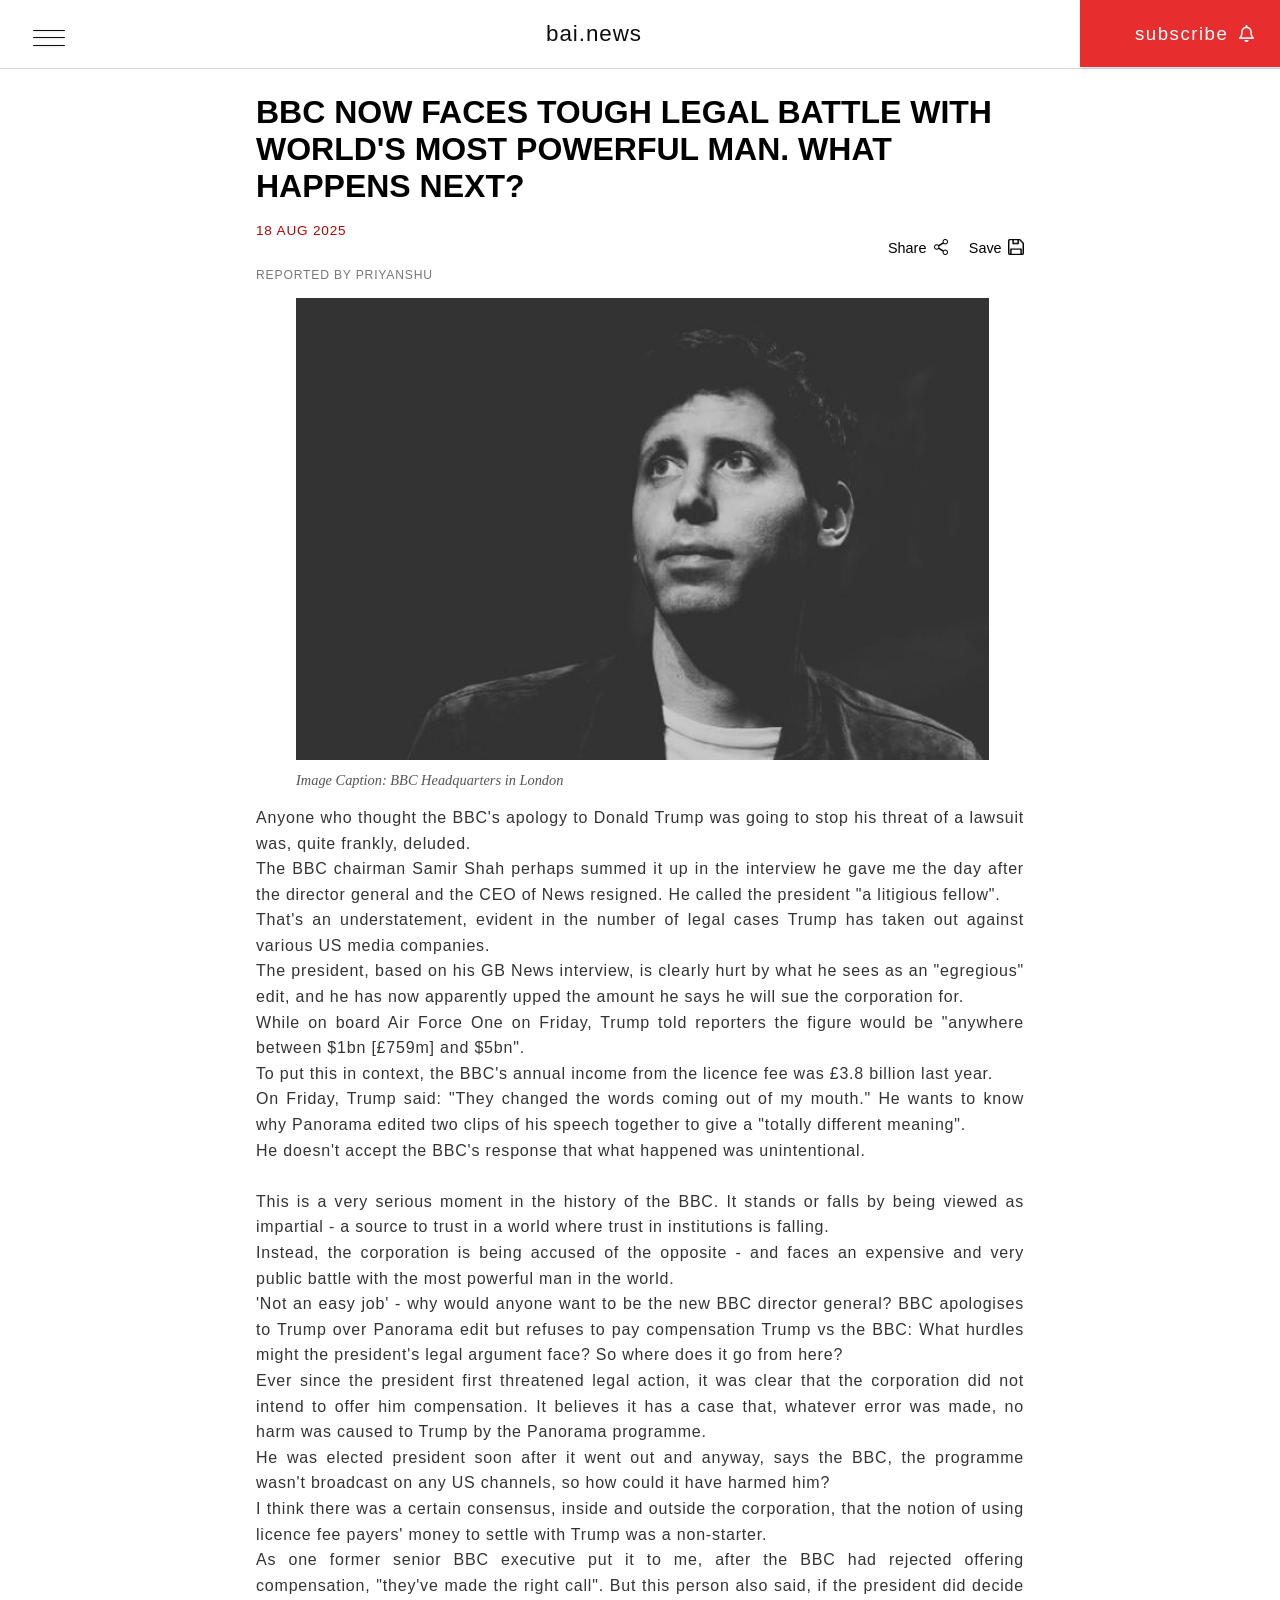
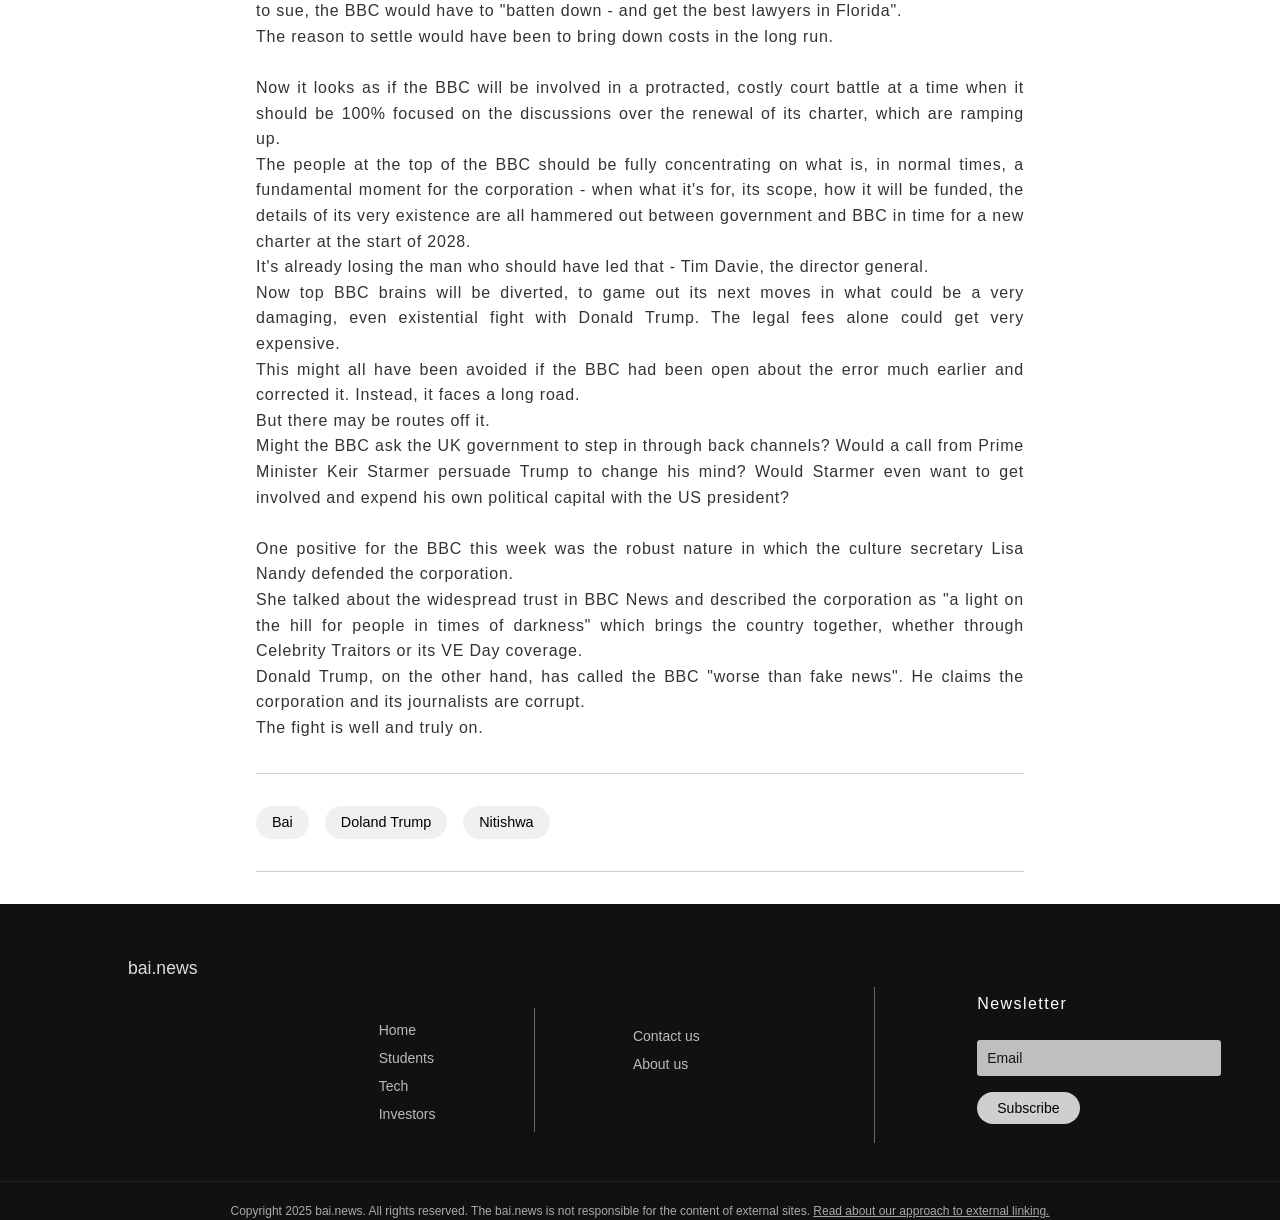
==== article.html @ f48b642a "filter icon improved and new ui for article page and footer improved" ====
<!DOCTYPE html>
<html lang="en">
<head>
    <meta charset="UTF-8">
    <meta name="viewport" content="width=device-width, initial-scale=1.0">
    <title>BAI ARTICLES PAGES DEMO</title>
    <link rel="stylesheet" href="style.css">
    <link rel="stylesheet" href="article.css">
</head>
<body>
        <!-- HEADER AND NAVIGATION BAR -->

    <header id="header">

        <!-- SIDE BAR -->
        <div class="main_box">
            <input type="checkbox" id="check" />

            <!-- label - the checkbox —-->
            <label for="check" class="btn_toggle">
                <div class="background1">
                    <div class="menu__icon" aria-hidden="true">
                        <span></span>
                        <span></span>
                        <span></span>
                    </div>
                </div>
            </label>

            <!-- Sidebar -->
            <div class="sidebar">
                <hr class="hr1">
                <a href="index.html" class="menu-item">
                    <img src="./assets/home.png" alt="img" class="icon4">
                    <span class="label">home</span>
                </a>
                <hr>
                <a href="Students.html" class="menu-item">
                    <img src="./assets/Student Icon.png" alt="img" class="icon4">
                    <span class="label">students</span>
                </a>
                <hr>
                <a href="#" class="menu-item">
                    <img src="./assets/Tech Icons.png" alt="img" class="icon4">
                    <span class="label">artificial intelligence</span>
                </a>
            </div>
        </div>

        <!-- END OF SIDE BAR -->

        <!-- LOGO -->
        <a href="index.html" class="LOGO">bai.news</a>
        <!-- BELL ICON AND SUBSCRIBE BUTTON -->
        <a href="subscribe.html">
            <button class="noselect"><span class="text">subscribe</span>

                <span class="icon"> <svg viewBox="0 0 448 512" class="bell">
                        <path
                            d="M224 0c-17.7 0-32 14.3-32 32V49.9C119.5 61.4 64 124.2 64 200v33.4c0 45.4-15.5 89.5-43.8 124.9L5.3 377c-5.8 7.2-6.9 17.1-2.9 25.4S14.8 416 24 416H424c9.2 0 17.6-5.3 21.6-13.6s2.9-18.2-2.9-25.4l-14.9-18.6C399.5 322.9 384 278.8 384 233.4V200c0-75.8-55.5-138.6-128-150.1V32c0-17.7-14.3-32-32-32zm0 96h8c57.4 0 104 46.6 104 104v33.4c0 47.9 13.9 94.6 39.7 134.6H72.3C98.1 328 112 281.3 112 233.4V200c0-57.4 46.6-104 104-104h8zm64 352H224 160c0 17 6.7 33.3 18.7 45.3s28.3 18.7 45.3 18.7s33.3-6.7 45.3-18.7s18.7-28.3 18.7-45.3z">
                        </path>
                    </svg></span></button>
        </a>

    </header>






    <!-- ARTICLE CONTENT -->
     <section class="main">
        <h1>BBC NOW FACES TOUGH LEGAL BATTLE WITH WORLD'S MOST POWERFUL MAN. WHAT HAPPENS NEXT?</h1>
        <br>
        <div>
            <p class="date">18 AUG 2025</p>
            <!-- share & bookmark -->
            <div class="article-actions">
                <a href="">Share<img src="./assets/share icon.png"  class="s-icon"></a>
                <a href="">Save<img src="./assets/save icon.png" class="s-icon"></a>
            </div>
        </div>
        <p class="author">REPORTED BY PRIYANSHU</p>
        <figure>
            <img src="./assets/img1.jpg" alt="Article Image"><br>
            <figcaption><em>Image Caption: BBC Headquarters in London</em></figcaption>
        </figure>
        <p>
            Anyone who thought the BBC's apology to Donald Trump was going to stop his threat of a lawsuit was, quite frankly, deluded.
            <br>
            The BBC chairman Samir Shah perhaps summed it up in the interview he gave me the day after the director general and the CEO of News resigned. He called the president "a litigious fellow".
            <br>
            That's an understatement, evident in the number of legal cases Trump has taken out against various US media companies.
            <br>
            The president, based on his GB News interview, is clearly hurt by what he sees as an "egregious" edit, and he has now apparently upped the amount he says he will sue the corporation for.
            <br>
            While on board Air Force One on Friday, Trump told reporters the figure would be "anywhere between $1bn [£759m] and $5bn".
            <br>
            To put this in context, the BBC's annual income from the licence fee was £3.8 billion last year.
            <br>
            On Friday, Trump said: "They changed the words coming out of my mouth." He wants to know why Panorama edited two clips of his speech together to give a "totally different meaning".
            <br>
            He doesn't accept the BBC's response that what happened was unintentional.
            <br><br>
            This is a very serious moment in the history of the BBC. It stands or falls by being viewed as impartial - a source to trust in a world where trust in institutions is falling.
            <br>
            Instead, the corporation is being accused of the opposite - and faces an expensive and very public battle with the most powerful man in the world.
            <br>
            'Not an easy job' - why would anyone want to be the new BBC director general?
            BBC apologises to Trump over Panorama edit but refuses to pay compensation
            Trump vs the BBC: What hurdles might the president's legal argument face?
            So where does it go from here?
            <br>
            Ever since the president first threatened legal action, it was clear that the corporation did not intend to offer him compensation. It believes it has a case that, whatever error was made, no harm was caused to Trump by the Panorama programme.
            <br>
            He was elected president soon after it went out and anyway, says the BBC, the programme wasn't broadcast on any US channels, so how could it have harmed him?
            <br>
            I think there was a certain consensus, inside and outside the corporation, that the notion of using licence fee payers' money to settle with Trump was a non-starter.
            <br>
            As one former senior BBC executive put it to me, after the BBC had rejected offering compensation, "they've made the right call". But this person also said, if the president did decide to sue, the BBC would have to "batten down - and get the best lawyers in Florida".
            <br>
            The reason to settle would have been to bring down costs in the long run.
            <br><br>
            Now it looks as if the BBC will be involved in a protracted, costly court battle at a time when it should be 100% focused on the discussions over the renewal of its charter, which are ramping up.
            <br>
            The people at the top of the BBC should be fully concentrating on what is, in normal times, a fundamental moment for the corporation - when what it's for, its scope, how it will be funded, the details of its very existence are all hammered out between government and BBC in time for a new charter at the start of 2028.
            <br>
            It's already losing the man who should have led that - Tim Davie, the director general.
            <br>    
            Now top BBC brains will be diverted, to game out its next moves in what could be a very damaging, even existential fight with Donald Trump. The legal fees alone could get very expensive.
            <br>
            This might all have been avoided if the BBC had been open about the error much earlier and corrected it. Instead, it faces a long road.
            <br>
            But there may be routes off it.
            <br>
            Might the BBC ask the UK government to step in through back channels? Would a call from Prime Minister Keir Starmer persuade Trump to change his mind? Would Starmer even want to get involved and expend his own political capital with the US president?
            <br><br>
            One positive for the BBC this week was the robust nature in which the culture secretary Lisa Nandy defended the corporation.
            <br>
            She talked about the widespread trust in BBC News and described the corporation as "a light on the hill for people in times of darkness" which brings the country together, whether through Celebrity Traitors or its VE Day coverage.
            <br>
            Donald Trump, on the other hand, has called the BBC "worse than fake news". He claims the corporation and its journalists are corrupt.
            <br>
            The fight is well and truly on.
        </p>

        <hr class="last-hr">

        <section class="tags">
            <div class="article-tags">
                <a href="img">Bai</a>
            </div>
            <div class="article-tags">
                <a href="img">Doland Trump</a>
            </div>
            <div class="article-tags">
                <a href="img">Nitishwa</a>
            </div>

        </section>

        <hr class="last-hr">

     </section>







    <!--    FOOTER.    -->

    <footer>

        <h2>bai.news</h2>

        <div class="footer-container">



            <!-- Left -->
            <div class="footer-left">

                <ul>
                    <li><a href="#">Home</a></li>
                    <li><a href="Students.html">Students</a></li>
                    <li><a href="#">Tech</a></li>
                    <li><a href="#">Investors</a></li>
                </ul>
            </div>

            <hr class="vertical-line l1">

            <!-- Middle -->
            <div class="footer-middle">
                <ul>
                    <li><a href="#">Contact us</a></li>
                    <li><a href="#">About us</a></li>
                </ul>
            </div>

            <hr class="vertical-line l2">

            <!-- Right -->
            <div class="footer-right">
                <h3>Newsletter</h3>
                <form>
                    <input type="email" class="newsletter-input" placeholder="Email">
                    <br>
                    <button type="submit" class="subscribe-btn">Subscribe</button>
                </form>
            </div>

        </div>

        <!-- Copyright -->
        <div class="footer-bottom">
            Copyright 2025 bai.news. All rights reserved.
            The bai.news is not responsible for the content of external sites.
            <a href="#">Read about our approach to external linking.</a>
        </div>
    </footer>


    <script src="app.js"></script>
</body>
</html>
---- style.css ----
body {
  display: flex;
  justify-content: center;
  align-items: center;
  flex-direction: column;
  margin: 0px;
}

/* This targets all elements and makes the tap highlight
    color completely transparent, effectively removing it. */
* {
  -webkit-tap-highlight-color: transparent;
}

/* FONT FAMILY */
p {
  font-family: "Roboto", sans-serif;
  font-weight: 150;
  letter-spacing: 0.8px;
}

a {
  text-decoration: none;
  color: black;
  font-weight: 300;
  font-family: "Roboto", sans-serif;
}

#header {
  background-color: rgba(255, 255, 255, 0.487);
  opacity: 0.95;
  position: sticky;
  z-index: 2;
  top: 0;
  box-shadow: 0 0 1px 0;
  backdrop-filter: blur(20px);
  width: 100%;
  height: 7.5vh;
  display: flex;
  justify-content: space-between;
  align-items: center;

}

/*.  =============== SIDE-BAR ============================ */

/* HIDE CHECKBOX */
#check {
  display: none;
}

/* Place label/button at top-left */
.btn_toggle {
  position: absolute;
  top: 10px;
  left: 16px;
  cursor: pointer;
  z-index: 1002;
  /* above sidebar */
  display: flex;
  align-items: center;
  justify-content: center;
  width: 65px;
  height: 65px;
  /* margin-top: 0.2rem; */
}

/* background container */
.background1 {
  width: 65px;
  height: 65px;
  display: flex;
  justify-content: center;
  align-items: center;
  margin-top: 0.4rem;
  /* margin-left: 0.4rem; */
}

/* menu icon container (used INSIDE the label) */
.menu__icon {
  width: 32px;
  height: 32px;
  padding: 4px;
  display: inline-block;
}

/* three bars */
.menu__icon span {
  display: block;
  width: 100%;
  height: 0.09rem;
  border-radius: 2px;
  background-color: black;
  /* visible color when closed */
  box-shadow: 0 .5px 2px 0 hsla(0, 0%, 0%, .2);
  transition: background-color .4s;
  position: relative;
}

/* spacing between bars */
.menu__icon span+span {
  margin-top: .375rem;
}

/* initial (unchecked) animation state */
.menu__icon span:nth-child(1) {
  animation: ease .5s menu-icon-top-2 forwards;
}

.menu__icon span:nth-child(2) {
  animation: ease .5s menu-icon-scaled-2 forwards;
}

.menu__icon span:nth-child(3) {
  animation: ease .5s menu-icon-bottom-2 forwards;
}

/* When checkbox is checked -> animate to X */
#check:checked~.btn_toggle .menu__icon span:nth-child(1) {
  animation: ease .5s menu-icon-top forwards;
  background-color: rgb(255, 255, 255);
  width: 80%;

}

#check:checked~.btn_toggle .menu__icon span:nth-child(2) {
  animation: ease .5s menu-icon-scaled forwards;
}

#check:checked~.btn_toggle .menu__icon span:nth-child(3) {
  animation: ease .5s menu-icon-bottom forwards;
  background-color: rgb(255, 255, 255);
  width: 80%;
}

/* When unchecked -> reset animation */
#check:not(:checked)~.btn_toggle .menu__icon span:nth-child(1) {
  animation: ease .5s menu-icon-top-2 forwards;
}

#check:not(:checked)~.btn_toggle .menu__icon span:nth-child(2) {
  animation: ease .5s menu-icon-scaled-2 forwards;
}

#check:not(:checked)~.btn_toggle .menu__icon span:nth-child(3) {
  animation: ease .5s menu-icon-bottom-2 forwards;
}

/* Animations (kept from your original CSS) */
@keyframes menu-icon-top {
  0% {
    top: 0;
    transform: rotate(0);
  }

  50% {
    top: .5rem;
    transform: rotate(0);
  }

  100% {
    top: .5rem;
    transform: rotate(45deg);
  }
}

@keyframes menu-icon-top-2 {
  0% {
    top: .5rem;
    transform: rotate(45deg);
  }

  50% {
    top: .5rem;
    transform: rotate(0);
  }

  100% {
    top: 0;
    transform: rotate(0);
  }
}

@keyframes menu-icon-bottom {
  0% {
    bottom: 0;
    transform: rotate(0);
  }

  50% {
    bottom: .5rem;
    transform: rotate(0);
  }

  100% {
    bottom: .5rem;
    transform: rotate(135deg);
  }
}

@keyframes menu-icon-bottom-2 {
  0% {
    bottom: .5rem;
    transform: rotate(135deg);
  }

  50% {
    bottom: .5rem;
    transform: rotate(0);
  }

  100% {
    bottom: 0;
    transform: rotate(0);
  }
}

@keyframes menu-icon-scaled {
  50% {
    transform: scale(0);
  }

  100% {
    transform: scale(0);
  }
}

@keyframes menu-icon-scaled-2 {
  0% {
    transform: scale(0);
  }

  50% {
    transform: scale(0);
  }

  100% {
    transform: scale(1);
  }
}

/* ----------------------------
    sidebar styles 
   ---------------------------- */

.sidebar {
  background: #111;
  padding: 20px 0;
  display: flex;
  flex-direction: column;
  align-items: center;
  position: fixed;
  left: -17rem;
  height: 95vh;
  width: 4.5rem;
  background-color: rgb(0, 0, 0);
  transition: all 0.2s linear;
  z-index: 1000;
  /* below the toggle button */
  top: 0;
  border-radius: 1rem;
  margin: 0.3rem 0 1vh 0;
}

/* open sidebar */
#check:checked~.sidebar {
  left: 0.5rem;
}

.hr1 {
  border: none;
  border-top: 0.1px solid #6b6666;
  width: 60%;
  margin-bottom: 1rem;
  margin-top: 3.11rem;
}



.menu-item {
  position: relative;
  display: flex;
  align-items: center;
  margin: 20px 0;
  color: white;
  text-decoration: none;
}

.icon4 {
  width: 1.5rem;
  height: 1.5rem;
  margin-bottom: 0.1rem;
}

/* Hide labels initially */
.label {
  position: absolute;
  left: 60px;
  /* position text to the right */
  opacity: 0;
  transform: translateX(-10px);
  transition: all 0.3s ease;
  color: black;
  /* label color */
  font-family: Arial, sans-serif;
  width: max-content;
}

/* Show label when hovering on menu item */
.icon4:hover+.label {
  opacity: 1;
  transform: translateX(0);
}

.menu-item+hr {
  display: none;
}




/* =========----------SIDE-BAR END -----------------------------========*/




/* ==========--------SUBSCRIBE--------============ */

.noselect {
  width: 200px;
  height: 7.4vh;
  cursor: pointer;
  display: flex;
  justify-content: space-between;
  align-items: center;
  background: red;
  border: none;
  box-shadow: 1px 1px 3px rgba(0, 0, 0, 0.15);
  background: #e62222;
  padding-left: 20px;

}

.noselect,
.noselect span {
  transition: 270ms;
}

.noselect .text {
  position: relative;
  transform: translateX(35px);
  color: white;
  font-family: 'Helvetica Neue', Helvetica, Arial, sans-serif;
  font-size: 1.4em;
  font-weight: 200;
  letter-spacing: 1.5px;
}

.noselect .icon {
  position: absolute;
  /* border-left: 1px solid #c41b1b; */
  transform: translateX(110px);
  height: 40px;
  width: 40px;
  display: flex;
  align-items: center;
  justify-content: center;
  margin-left: 16px;
}

.noselect svg {
  width: 15px;
  fill: #eee;
}

.noselect:hover {
  background: #ff3636;
}

.noselect:hover .text {
  color: transparent;
}

.noselect:hover .icon {
  width: 150px;
  border-left: none;
  transform: translateX(0);
}

.noselect:focus {
  outline: none;
}

.noselect:active .icon svg {
  transform: scale(0.8);
}

.noselect:hover .bell {
  animation: bellRing 0.9s both;
}

/* bell ringing animation keyframes*/
@keyframes bellRing {
  0% {
    transform-origin: top;
  }

  15% {
    transform: rotateZ(15deg);
    scale: 1.1;
  }

  30% {
    transform: rotateZ(-15deg);
    scale: 1.15;
  }

  45% {
    transform: rotateZ(8deg);
    scale: 1.2;
  }

  60% {
    transform: rotateZ(-8deg);
    scale: 1.25;
  }

  75% {
    transform: rotateZ(5deg);
    scale: 1.3;
  }

  100% {
    transform-origin: top;
    scale: 1.35;
  }
}

.noselect:active {
  transform: scale(0.9);
}

/* 📱 Responsive for small screens */
@media (max-width: 550px) {
  .noselect {
    width: 50px;
    height: 50px;
    padding: 0 10px;

  }

  .noselect .text {
    display: none;
  }

  .noselect .icon {
    height: 10px;
    width: 10px;
  }

  .noselect svg {
    width: 16px;
  }
}


/* =========== SUBSCRIBE END ===================== */

.LOGO {
  font-size: 1.4em;
  font-family: "Helvetica Neue", Helvetica, Arial, sans-serif;
  font-weight: 300;
  margin-left: 12vh;
  letter-spacing: 0.06rem;
}


/* Default (desktop) styles are already good */

/* Tablets (768px and below) */
@media (max-width: 768px) {
  #header {
    height: 7.5vh;
    padding: 0 10px;
  }

  .LOGO {
    margin-left: 12vh;
    font-size: 1.2em;
  }

  .noselect {
    width: 160px;
    height: 7.5vh;
  }

  .noselect .text {
    font-size: 1.2em;
    transform: translateX(20px);
  }

  .noselect .icon {
    transform: translateX(80px);
  }

  .noselect:hover .icon {
    width: 150px;
    border-left: none;
    transform: translateX(-26px);
  }


  .background1 {
    width: 55px;
    height: 55px;
  }

  .menu__icon {
    width: 28px;
    height: 28px;
  }
}




/* ==========---------- HEADER END -----------================== */


.HOME {
  height: 90vh;
  width: 55%;
  display: flex;
  justify-content: center;
  align-items: center;
  flex-direction: column;
}


.name {
  font-family: "Helvetica Neue", Helvetica, Arial, sans-serif;
  font-size: 3.2em;
  font-weight: 300;
}

#team {
  color: rgb(181, 178, 178);
  margin-top: -35px;
  font-size: 1.15em;
}

.topic {
  font-family: "Roboto", sans-serif;
  font-weight: 200;
  font-size: 1.4em;
}

.main {
  width: 50%;
}

.Line1 {
  position: absolute;
  border: none;
  border-top: 0.5px solid #ccc;
  width: 70vw;
  left: 15vw;
  /* margin: 10px auto; */
}


.Article {
  height: 17em;
  width: 110%;
  display: flex;
  margin-left: -3em;

}

.RIGHT {
  flex-direction: row-reverse;
}

.img {
  height: 220px;
  width: 370px;
  border-radius: 6%;
}

.img2 {
  height: 230px;
}

h3 {
  font-family: "Circular Std", "Montserrat", sans-serif;
}

.date {
  font-family: "Helvetica Neue", Helvetica, Arial, sans-serif;
  color: rgb(188, 3, 3);
  font-weight: 390;
  margin-top: -16px;
  font-size: 85%;
}


.info1 {
  padding: 10px;
  width: inherit;
}

.info2 {
  padding: 10px;
  text-align: right;
  width: inherit;

}


.PAGE {
  height: none;
  width: 100%;
}

/* =========================article responsive=========== */

@media (max-width: 992px) {
  .Article {
    width: 100%;
    margin-left: 0;
    height: auto;
    flex-direction: column;
    align-items: center;
    text-align: center;
    gap: 1rem;

  }

  .img {
    width: 300px;
    height: auto;
  }

  .RIGHT {
    flex-direction: column;
  }

  .info1,
  .info2 {
    text-align: center;
    padding: 0 15px;
  }

  .img {
    width: 90%;
    height: auto;
  }

}

@media (max-width: 768px) {
  .Article {
    width: 100%;
    margin-left: 0;
    height: auto;
    flex-direction: column;
    align-items: center;
    text-align: center;
    gap: 1rem;

  }

  .img {
    width: 300px;
    height: auto;
  }

  .RIGHT {
    flex-direction: column;
  }

  .info1,
  .info2 {
    text-align: center;
    padding: 0 15px;
  }

  .img {
    width: 90%;
    height: auto;
  }

}

@media(max-width: 1450px) and (min-width: 993px) {
  .main {
    width: 60%;
    margin: auto;
  }
}

@media(max-width: 1150px) and (min-width: 992px) {
  .main {
    width: 70%;
    margin: auto;
  }
}

/* =========================article responsive END=========== */

.line-with-text {
  display: flex;
  align-items: center;
  text-align: center;
  color: red;
  font-size: 1.2rem;
}

.line-with-text::before,
.line-with-text::after {
  content: "";
  flex: 1;
  border-bottom: 1px solid #ccc;
  /* line color */
  margin: 0 1rem;
  /* space between text and lines */
}

.line2 {
  width: 60%;
  margin: auto;
}

.line3 {
  width: 40%;
  margin: auto;
  margin-bottom: 20px;
  border: none;
  border-top: 1.4px solid #ccc;
}

.link1 {
  text-decoration: none;
  color: rgb(223, 8, 8);
  font-weight: 300;
  font-family: "Roboto", sans-serif;
}



/*=================== TIMELINE CSS from style1.css ================== */

.timeline {
  display: flex;
  flex-direction: column;
  position: relative;
  margin: 2rem 0;
  padding-left: 8rem;
  /* space for time column */
}

.timeline::before {
  content: "";
  position: absolute;
  left: 8rem;
  /* line position between time and content */
  top: 0;
  bottom: 0;
  width: 1px;
  background: #ccc;
  /* line color */
}

.timeline-item {
  display: flex;
  /* margin-bottom: 2rem; */
  position: relative;
}

.time {
  position: absolute;
  left: -8rem;
  /* place on left side */
  width: 6rem;
  height: 100%;
  text-align: center;
  font-weight: 400;
  font-size: 1.3rem;
  color: #333;
  margin-top: 1rem;
  align-items: center;
}

.news-card {
  max-width: 600px;
}

.news-card h3 {
  margin: 0 0 0.5rem;
  font-size: 1.2rem;
  font-weight: 350;
}

.news-card p {
  margin: 0.3rem 0;
  color: #555;
  font-size: 0.9rem;
  line-height: 1.4;
  letter-spacing: 0.5px;
}

/* hover news style======= */
.news-card {
  /* border-bottom: 1px solid #ddd; */
  padding: 1rem 0;
  padding-left: 80px;
  cursor: pointer;
  transition: background-color 0.3s;
  /* background-color: yellowgreen; */
}


.details {
  max-height: 0;
  /* hidden initially */
  overflow: hidden;
  /* hide content */
  opacity: 0;
  /* invisible */
  transition: max-height 0.4s ease-in-out, opacity 0.4s ease-in-out;
  /* 2. Add scrollbar only when content overflows vertically */
  overflow-y: auto;
  /* --- Add this to hide the scrollbar --- */
  -ms-overflow-style: none;
  /* IE and Edge */
  scrollbar-width: none;
  /* Firefox */
}

.scrollable-box::-webkit-scrollbar {
  display: none;
  /* Chrome, Safari, and Opera */
}

.news-card:hover .details {
  max-height: 200px;
  /* enough to show the content */
  opacity: 1;
}

.news-card:hover {
  border-left: 1.5px solid black;
}

/* =============---------Highlights START---------=========== */

.highlights {
  display: grid;
  grid-template-columns: 1fr 1fr;
  /* Two columns on large screens */
  gap: 3rem;
  margin: auto;
  margin-top: 3rem;
  font-family: Arial, sans-serif;
  background: #fff;
  margin: 2rem;
  line-height: 1.6;
}

.right {
  margin-top: 5%;
}

.column h1 {
  font-size: 1.8rem;
  font-weight: 900;
  margin: 2rem 0 3rem;
  font-family: Arial, Helvetica, sans-serif;
  letter-spacing: -1px;
}

.column .item {
  margin-bottom: 1rem;
}

.column .item h2 {
  font-size: 1rem;
  font-weight: 800;
  text-transform: uppercase;
  margin-bottom: 0.2rem;
}

.column .item p {
  margin: 0;
  font-size: 0.95rem;
}

.date1 {
  color: #d44;
  font-size: 1.1rem;
  margin-bottom: 2rem;
  font-weight: 500;
  margin-top: 9.3px;
}


/* 📱 Responsive for small screens */
@media (max-width: 993px) {
  .highlights {
    grid-template-columns: 1fr;
    /* Stack in one column */
    gap: 0;
  }

  .date1 {
    text-align: left;
    /* Align date to left on small screens */
    margin-top: 1rem;
    display: none;
  }

  .column h1 {
    font-size: 1.5rem;
  }

  .right {
    margin-top: 0%;
  }

  .left {
    margin-bottom: 0%;
  }
}

/* ===========-------Highlights END-------=========== */



/* ==========------- FOOTER START -------============ */

footer {
  background: #000;
  padding: 40px 0 0;
  margin: 0;
  font-family: Arial, sans-serif;
  background-color: #111;
  color: #fff;
  width: 100%;
  min-height: 15rem;
}

footer h2 {
  margin-left: 8rem;
  font-size: 1.1rem;
  font-weight: 100;
  opacity: 0.85;
  margin-bottom: 2rem;
}

.footer-container {
  display: flex;
  justify-content: space-around;
  flex-wrap: wrap;
  border-bottom: 1px solid #222;
  padding-bottom: 3rem;
  max-width: 1400px;
  margin: 0 auto;
}

/* Left section */
.footer-left {
  margin-left: 12rem;
}

.footer-left ul {
  list-style: none;
  padding: 0;
  margin: 0;
}

.footer-left ul li {
  margin: 10px 0;
}

.footer-left ul li a {
  color: #bbb;
  text-decoration: none;
  font-size: 14px;
  transition: color 0.3s ease;
}

.footer-left ul li a:hover {
  color: #fff;
}

/* Middle section */
.footer-middle ul {
  list-style: none;
  padding: 0;
  margin: 1rem 0 0 20rem;
  position: relative;
  left: -14rem;
}

.footer-middle ul li {
  margin: 10px 0;
}

.footer-middle ul li a {
  color: #bbb;
  text-decoration: none;
  font-size: 14px;
  transition: color 0.3s ease;
}

.footer-middle ul li a:hover {
  color: #fff;
}

/* Vertical lines */
.vertical-line {
  border: none;
  border-left: 1px solid #6b6666;
  height: 4rem;
  width: 1rem;
  padding: 40px 20px 20px;
  position: absolute;
  left: 23vw;
  z-index: 11;
  margin-top: -0.2rem;
  margin-left: 15rem;
}

.l2 {
  height: 6rem;
  left: 49.5vw;
  margin-top: -1.5rem;
}

/* Right section (newsletter) */
.footer-right h3 {
  margin: -1rem 0 1.7rem 0;
  font-size: 16px;
  font-weight: 500;
  letter-spacing: 0.09rem;
}

.newsletter-input {
  width: 14rem;
  padding: 10px;
  border: none;
  margin-bottom: 1rem;
  background: #c1bebe;
  color: #302e2e;
  border-radius: 3px;
  font-size: 14px;
}

.newsletter-input::placeholder {
  color: #161616;
}

.subscribe-btn {
  padding: 8px 20px;
  border: none;
  background: #fff;
  color: #000;
  border-radius: 20px;
  cursor: pointer;
  font-size: 14px;
  opacity: 0.8;
  transition: all 0.3s ease;
}

.subscribe-btn:hover {
  background: red;
  color: #fff;
}

/* Copyright */
.footer-bottom {
  text-align: center;
  margin-top: 20px;
  font-size: 12px;
  color: #aaa;
  line-height: 1.5;
  padding: 0 20px;
}

.footer-bottom a {
  color: #aaa;
  text-decoration: underline;
}

.footer-bottom a:hover {
  color: #fff;
}

/* ==========------- RESPONSIVE MEDIA QUERIES -------============ */

/* Large Desktop (1400px and above) - Already handled */

/* Desktop/Laptop (1024px - 1399px) */
@media (max-width: 1399px) {
  /* footer h2 {
    margin-left: 4rem;
  } */

  .footer-left {
    margin-left: 20rem;
  }

  .footer-middle ul {
    margin-left: 15rem;
    left: -10rem;
  }

  /* .vertical-line {
    left: 28rem;
    margin-left: 10rem;
  } */

  /* .l2 {
    left: 58rem;
  } */
}

/* Tablet Landscape (992px - 1023px) */
/* @media (max-width: 1023px) {
  footer h2 {
    margin-left: 2rem;
  }

  .footer-left {
    margin-left: 10rem;
  }

  .footer-middle ul {
    margin-left: 8rem;
    left: -5rem;
  }

  .vertical-line {
    left: 20rem;
    margin-left: 5rem;
  }

  .l2 {
    left: 45rem;
  }

  .newsletter-input {
    width: 12rem;
  }
} */

 @media (max-width: 1023px) {
  .vertical-line {
    left: 22vw;
  }
  .l2 {
    left: 48vw;
  }
    }

/* Tablet Portrait (768px - 991px) */
@media (max-width: 991px) {
  footer {
    min-height: auto;
  }

  footer h2 {
    /* margin-left: 0;
    text-align: l; */
    margin-bottom: 2rem;
  }

  .footer-container {
    flex-direction: column;
    align-items: center;
    gap: 2rem;
    padding-bottom: 2rem;
  }

  .footer-left,
  .footer-middle {
    margin: 0;
    text-align: center;
  }

  .footer-left ul,
  .footer-middle ul {
    margin: 0;
    left: 0;
  }

  .vertical-line {
    display: none;
  }

  .footer-right {
    text-align: center;
  }

  .footer-right h3 {
    margin-top: 0;
  }

  .newsletter-input {
    width: 100%;
    max-width: 300px;
  }
}

/* Mobile Landscape (576px - 767px) */
/* @media (max-width: 767px) {

  footer h2 {
    font-size: 1rem;
    margin-bottom: 1.5rem;
  }

  .footer-container {
    gap: 1.5rem;
  }

  .footer-left ul li,
  .footer-middle ul li {
    margin: 8px 0;
  }

  .footer-left ul li a,
  .footer-middle ul li a {
    font-size: 13px;
  }

  .footer-right h3 {
    font-size: 15px;
    margin-bottom: 1.2rem;
  }

  .newsletter-input {
    max-width: 250px;
    padding: 8px;
  }

  .subscribe-btn {
    padding: 7px 18px;
    font-size: 13px;
  }

  .footer-bottom {
    font-size: 11px;
    margin-top: 15px;
  }
} */


/* ==========------- FOOTER END -------============ */



/* --- Search Button and Popup --- */

.search-wrapper {
  position: fixed;
  bottom: 2.4rem;
  right: 3rem;
  z-index: 1001;
}

.search-toggle-btn {
  background-color: #000000;
  color: white;
  border: none;
  border-radius: 50%;
  width: 60px;
  height: 60px;
  display: flex;
  justify-content: center;
  align-items: center;
  cursor: pointer;
  box-shadow: 0 4px 8px rgba(0, 0, 0, 0.2);
  transition: transform 0.3s ease;
}


.search-popup-container {
  position: absolute;
  bottom: 5px;
  right: 70px;
  width: 0;
  height: 50px;
  background-color: rgb(222, 222, 222);
  border-radius: 25px;
  box-shadow: 0 4px 12px rgba(0, 0, 0, 0.15);
  display: flex;
  align-items: center;
  padding: 0;
  opacity: 0;
  visibility: hidden;
  transition: all 0.4s ease;
  overflow: hidden;
}

.search-popup-container.active {
  width: 300px;
  opacity: 1;
  visibility: visible;
  padding: 0 1rem;
}

.search-toggle-btn:active .search-icon {
  animation: spin 3s linear infinite;
}

@keyframes spin {
  from {
    transform: rotate(0deg);
  }

  to {
    transform: rotate(360deg);
  }
}


.search-input {
  width: 100%;
  height: 100%;
  border: none;
  background: transparent;
  font-size: 1rem;
  outline: none;
}

/* --- Filter Icon --- */
.filter-icon1, .filter-icon2 {
  display: none;
  /* Hidden by default */
  width: 1.5rem;
  height: 1.5rem;
  filter: invert(100%);
}

.filter-icon2{
  width: 1.48rem;
  height: 1.48rem;

}

/* --- Filter Tags --- */
.filter-options-container {
  position: absolute;
  bottom: 70px;
  /* Position above the search button */
  right: 0;
  background-color: white;
  border-radius: 8px;
  box-shadow: 0 4px 12px rgba(0, 0, 0, 0.15);
  padding: 10px;
  display: none;
  /* Hidden by default */
  flex-wrap: wrap;
  gap: 8px;
  width: 250px;
}

.filter-options-container.visible {
  display: flex;
  /* Show the container */
}

.filter-tag input[type="checkbox"] {
  display: none;
  /* Hide the actual checkbox */
}

.filter-tag label {
  display: block;
  padding: 6px 12px;
  background-color: #f0f0f0;
  border-radius: 16px;
  cursor: pointer;
  transition: background-color 0.3s;
  user-select: none;
}

.filter-tag input[type="checkbox"]:checked+label {
  background-color: #e62222;
  /* Red color for selected tag */
  color: white;
}

/* ///////////////// */

/* Smooth rotation for the search icon */
.search-icon,
.filter-icon1,
.filter-icon2 {
  transition: transform 0.5s ease, opacity 0.5s ease;
  display: inline-block;
}

/* Rotate out animation for hiding the search icon */
.rotate-out {
  transform: rotate(360deg) scale(0);
  opacity: 0;
}

/* Rotate in animation for showing the filter icon */
.rotate-in {
  transform: rotate(0deg) scale(1);
  opacity: 1;
}



/* ========================== */




/* ======. MEDIA QUERY FOR MOBILE ====== */


@media (max-width: 550px) {

  .link1 {
    font-size: 0.98rem;
  }

  .Line1 {
    width: 100vw;
    left: 0;
  }

  .topic {
    font-size: 0.95rem;
  }

  .HOME {
    height: 93vh;
  }



  p {
    font-weight: 300;
  }

  /* ===== SIDEBAR ========= */

  .sidebar {
    width: 69%;
    border-radius: 0;
    margin: 0;
    align-items: start;
    left: -23.9rem;
    height: 100vh;
  }

  #check:checked~.sidebar {
    left: 0;
  }

  .menu-item {
    padding-left: 15px;
    border: 1px white;
  }

  .hr1 {
    border: none;
    border-top: 0.1px solid #ffffff;
    width: 100%;
    margin-bottom: 1rem;
    margin-top: 1.87rem;
  }

  .label {
    opacity: 1;
    transform: translateX(0px);
    color: white;
  }

  .btn_toggle {
    left: 0;
  }

  .menu-item+hr {
    display: block;
    margin: 0;
    padding: 0;
    z-index: 2000;
    transform: translateX(30px);
    width: 70%;
    opacity: 0.36;
    color: transparent;
  }





  /* ===== HEADER ====== */

  #header {
    height: auto;
    justify-content: space-between;
    width: 100%;
    height: 50px;
    padding: 0;
  }

  .background1 {
    width: 45px;
    height: 45px;
  }

  .menu__icon {
    width: 24px;
    height: 24px;
    margin-top: -30px;
  }


  .LOGO {
    flex: 1 1 100%;
    text-align: center;
    font-size: 1.1em;
    margin: 0;
  }

  .noselect {
    width: 50px;
    height: 50px;
    /* padding-left: 10px; */
  }

  .noselect .text {
    font-size: 1em;
    transform: translateX(10px);
  }

  .noselect .icon {
    transform: translateX(-15px);
    width: 30px;
    height: 30px;
  }

  .noselect:hover .icon {
    width: 150px;
    border-left: none;
    transform: translateX(-75px);
  }






  /* == Search Button and Popup == */
  .search-wrapper {
    bottom: 1rem;
    right: 1.2rem;
  }

  .search-toggle-btn {
    width: 50px;
    height: 50px;
  }

  .search-popup-container {
    bottom: 5px;
    right: 60px;
    height: 43px;
  }

  .filter-options-container {
    bottom: 60px;
    right: 0;
    box-shadow: 0 1px 1px rgba(0, 0, 0, 0.15);
    padding: 8px;
    width: max-content;
  }

  .filter-tag label {
    padding: 3px 7px;
    font-size: 0.85rem;
  }

  .search-popup-container.active {
    min-width: 65vw;
    width: auto;
  }



  /* page width adjustments */
  .main {
    width: 90%;
    overflow-wrap: break-word;
  }


  /* LATEST NEWS PAGE */

  /* news timeline hover */
  .news-card:focus .details {
    max-height: max-content;
    /* enough to show the content */
    opacity: 1;
  }

  .news-card:focus {
    border-left: 1.5px solid black;
  }

  .timeline {
    padding-left: 6.5rem;
  }

  .timeline::before {
    left: 6.5rem;
  }

  .news-card h3 {
    font-size: 1rem;
  }

  .time {
    left: -7rem;
    width: 5rem;
    font-size: 1rem;
  }

  .details em {
    /* gvuyuhi */
    font-size: 0.86rem;
    line-height: 0.1px;
    letter-spacing: 0.1px;
  }

  .info p {
    font-size: 0.9rem;
  }


  /* feature page */
  .img {
    width: 100%;
  }

  figure {
    width: 100%;
    margin: 0;
  }

  .info1,
  .info2 {
    text-align: left;
    margin-top: -25px;
  }

  .news-card {
    padding-left: 20px;
  }

  .line3 {
    margin: 30px 100px;
  }

  .info h3 {
    font-size: 16px;
  }

  .date+p {
    font-size: 0.8rem;
  }

  .date {
    font-size: 0.77rem;
  }

  .img {
    border-radius: 10px;
  }




  /* TOP NEWS PAGE */

  .highlights {
    margin: 1rem;
    gap: 1.5rem;
  }

  .column h1 {
    font-size: 1.3rem;
  }

  .column .item h2 {
    font-size: 0.9rem;

  }

  .column .item p {
    font-size: 0.9rem;
    line-height: 17px;
    letter-spacing: 0.5px;
  }

  .column .item {
    margin-bottom: 0;
  }





  /* ==========  FOOTER ========== */

  footer h2 {
    font-size: 0.95rem;
    margin: 0 2rem 1rem;
    text-align: left;
  }

  .footer-left ul,
  .footer-middle ul {
    padding: 0 10px;
    margin: 0.5rem 1.35rem;
    width: 30%;
  }

  .footer-left ul li,
  .footer-middle ul li {

    margin: 6px 0;
  }

  .footer-left ul li a,
  .footer-middle ul li a {
    font-size: 12px;
  }

  .footer-right h3 {
    font-size: 14px;
    margin-bottom: 1rem;
    text-align: left;
  }

  .newsletter-input {
    max-width: 220px;
    min-width: 10px;
    padding: 8px;
    font-size: 13px;
  }

  .subscribe-btn {
    padding: 6px 10px;
    margin-left: 15px;
    font-size: 12px;
    height: 30px;
  }

  .footer-container {
    gap: 0rem;
    display: grid;
    grid-template-columns: 1fr 1fr;
  }

  .footer-bottom {
    font-size: 10px;
    line-height: 1.6;
  }

  .footer-left,
  .footer-middle {
    /* display: inline; */
    text-align: left;
    margin: 0;
  }

  .footer-right {
    margin: 2rem 0 0 2rem;
    grid-column: 1/ -1;

  }

  form {
    display: flex;
  }


}

/* ======. MEDIA QUERY FOR MOBILE END ====== */





/* Extra Small Mobile (up to 375px) */
@media (max-width: 375px) {
  footer h2 {
    font-size: 0.9rem;
  }

  .footer-left ul li a,
  .footer-middle ul li a {
    font-size: 11px;
  }

  .newsletter-input {
    max-width: 180px;
  }

  .footer-bottom {
    font-size: 9px;
  }
}
---- article.css ----
/* article start */
.main h1 ~ div {
    display: flex;
    justify-content: space-between;
    
  }

  h1 {
    font-size: 2rem;
    margin-bottom: 1rem;
    text-transform: uppercase;
    font-family: "Circular Std", Montserrat, sans-serif;
  }

  .author {
    font-size: 0.76rem;
    color: #777;
    margin-top: 0.5rem;
  }

  figure{
    width: 95%;
  }

  figure img {
    width: inherit;
    height: auto;
    object-fit: fill;
  }
figcaption {
    font-size: 0.9rem;
    color: #555;
    margin-top: 0.5rem;
  }

    .article-actions a {
        margin-left: 1rem;
        text-decoration: none;
        color: #000;
        font-size: 0.9rem;
    }

    .article-actions a img {
        width: 16px;
        height: 16px;
        margin: 0 0 0.3rem 0.4rem;
        vertical-align: middle;
    }

/* Responsive adjustments for smaller screens */
@media (max-width: 768px) {
  .main h1 + div {
    flex-direction: column;
    align-items: flex-start;
  }
}


/* content  */
figure+p {
    margin-top: 1rem;
    line-height: 1.6;
    font-size: 1rem;
    color: #333;
    text-align: justify;
  }

.last-hr {
    border: none;
    border-top: 1px solid #ccc;
    margin: 2rem 0;
  }

  .tags {
    margin-top: 1rem;
    display: flex;
    flex-wrap: wrap;
    gap: 1rem;
  }

  .article-tags {
    background-color: #f0f0f0;
    padding: 0.5rem 1rem;
    border-radius: 20px;
    font-size: 0.9rem;
    text-decoration: none;
    color: #333;
  }
    .article-tags:hover {
        background-color: #e0e0e0;
    }
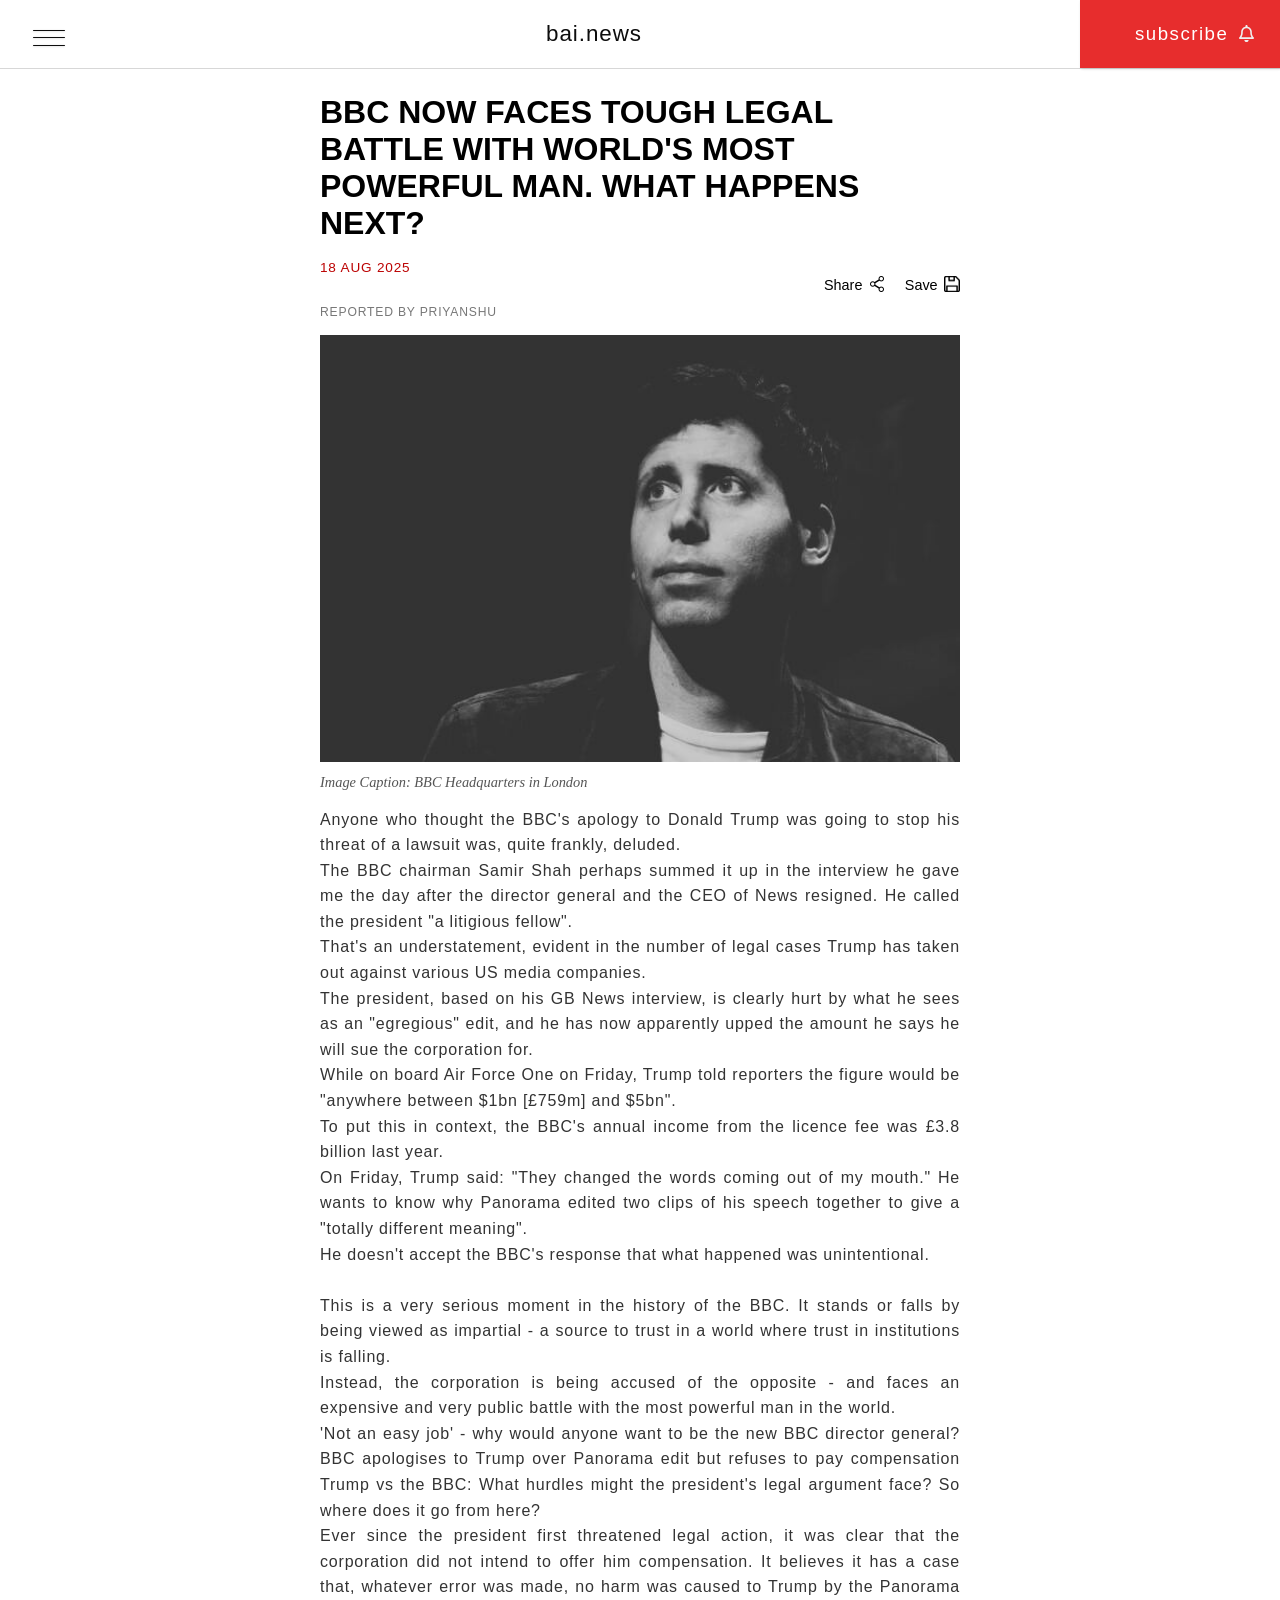
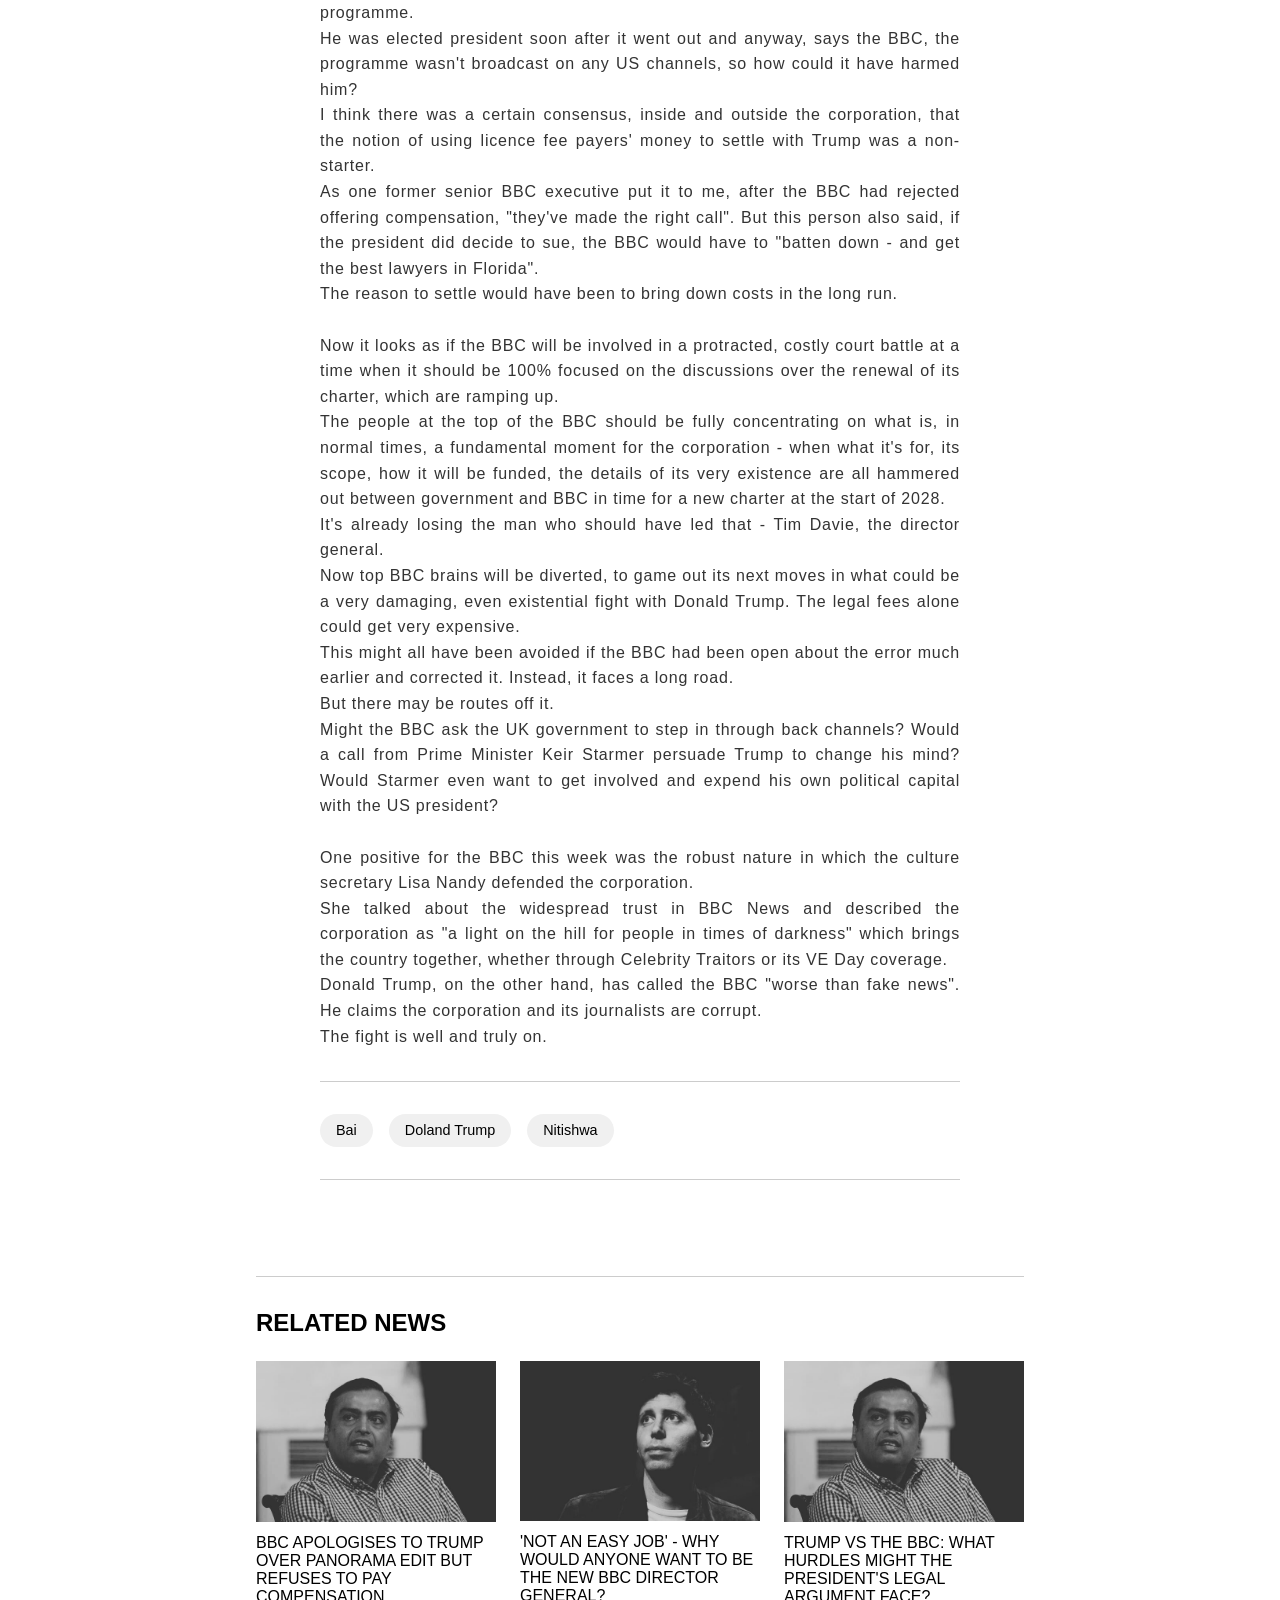
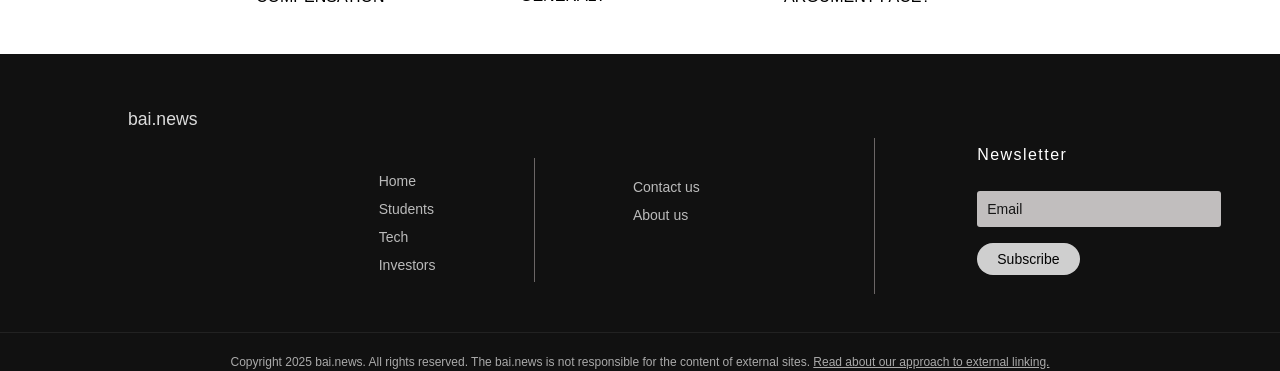
==== commit 5f883875: "article related news creation and home & student page media query bugs fixed" ====
--- a/article.html
+++ b/article.html
@@ -164,6 +164,27 @@
 
      </section>
 
+     <section class="more-news">
+        <hr class="more">
+        <h2>Related News</h2>
+        <div class="related-articles">
+
+            <div>
+                <img src="./assets/img2.jpg" alt="Related Article 1">
+                <h3><a href="#">BBC APOLOGISES TO TRUMP OVER PANORAMA EDIT BUT REFUSES TO PAY COMPENSATION</a></h3>
+            </div>
+
+            <div>
+                <img src="./assets/img1.jpg" alt="Related Article 2">
+                <h3><a href="#">'NOT AN EASY JOB' - WHY WOULD ANYONE WANT TO BE THE NEW BBC DIRECTOR GENERAL?</a></h3>
+            </div>
+
+            <div>
+                <img src="./assets/img2.jpg" alt="Related Article 3">
+                <h3><a href="#">TRUMP VS THE BBC: WHAT HURDLES MIGHT THE PRESIDENT'S LEGAL ARGUMENT FACE?</a></h3>
+            </div>
+     </section>
+
 
 
 
--- a/style.css
+++ b/style.css
@@ -272,7 +272,7 @@
   border-top: 0.1px solid #6b6666;
   width: 60%;
   margin-bottom: 1rem;
-  margin-top: 3.11rem;
+  margin-top: 3.43rem;
 }
 
 
@@ -328,7 +328,7 @@
 
 .noselect {
   width: 200px;
-  height: 7.4vh;
+  height: 7.56vh;
   cursor: pointer;
   display: flex;
   justify-content: space-between;
@@ -481,7 +481,6 @@
 @media (max-width: 768px) {
   #header {
     height: 7.5vh;
-    padding: 0 10px;
   }
 
   .LOGO {
@@ -570,11 +569,10 @@
 
 
 .Article {
-  height: 17em;
-  width: 110%;
+  height: max-content;
+  width: 100%;
   display: flex;
-  margin-left: -3em;
-
+  margin-bottom: 1.3rem;
 }
 
 .RIGHT {
@@ -586,6 +584,8 @@
   width: 370px;
   border-radius: 6%;
 }
+
+
 
 .img2 {
   height: 230px;
@@ -692,14 +692,21 @@
 
 }
 
-@media(max-width: 1450px) and (min-width: 993px) {
+@media(min-width: 993px) {
+  .info{
+    margin: 0 2rem;
+  }
+}
+
+
+@media(max-width: 1210px) and (min-width: 993px) {
   .main {
     width: 60%;
     margin: auto;
   }
 }
 
-@media(max-width: 1150px) and (min-width: 992px) {
+@media(max-width: 993px) and (min-width: 600px) {
   .main {
     width: 70%;
     margin: auto;
--- a/article.css
+++ b/article.css
@@ -20,7 +20,8 @@
   }
 
   figure{
-    width: 95%;
+    width: 100%;
+    margin: 1rem 0
   }
 
   figure img {
@@ -91,3 +92,46 @@
         background-color: #e0e0e0;
     }
 
+/*============= article end ================*/
+
+
+/* ============Related Articles ================*/
+.more{
+    border: none;
+    border-top: 1px solid #ccc;
+    margin: 2rem 0;
+}
+
+.more-news {
+    margin: 2rem 0;
+    width: 60%;
+  }
+
+  .more-news h2 {
+    font-size: 1.5rem;
+    margin-top: 2rem;
+    margin-bottom: 1.5rem;
+    text-transform: uppercase;
+    font-family: "Circular Std", Montserrat, sans-serif;
+  }
+
+  .related-articles {
+    display: grid;
+    grid-template-columns: 1fr 1fr 1fr;
+    gap: 1.5rem;
+  }
+
+  .related-articles div img {
+    width: 100%;
+    height: auto;
+    object-fit: cover;
+  }
+
+  .related-articles div h3 {
+    font-size: 1rem;
+    margin-top: 0.5rem;
+    text-transform: uppercase;
+    font-family: "Circular Std", Montserrat, sans-serif;
+  }
+
+/* ============Related Articles end=============== */
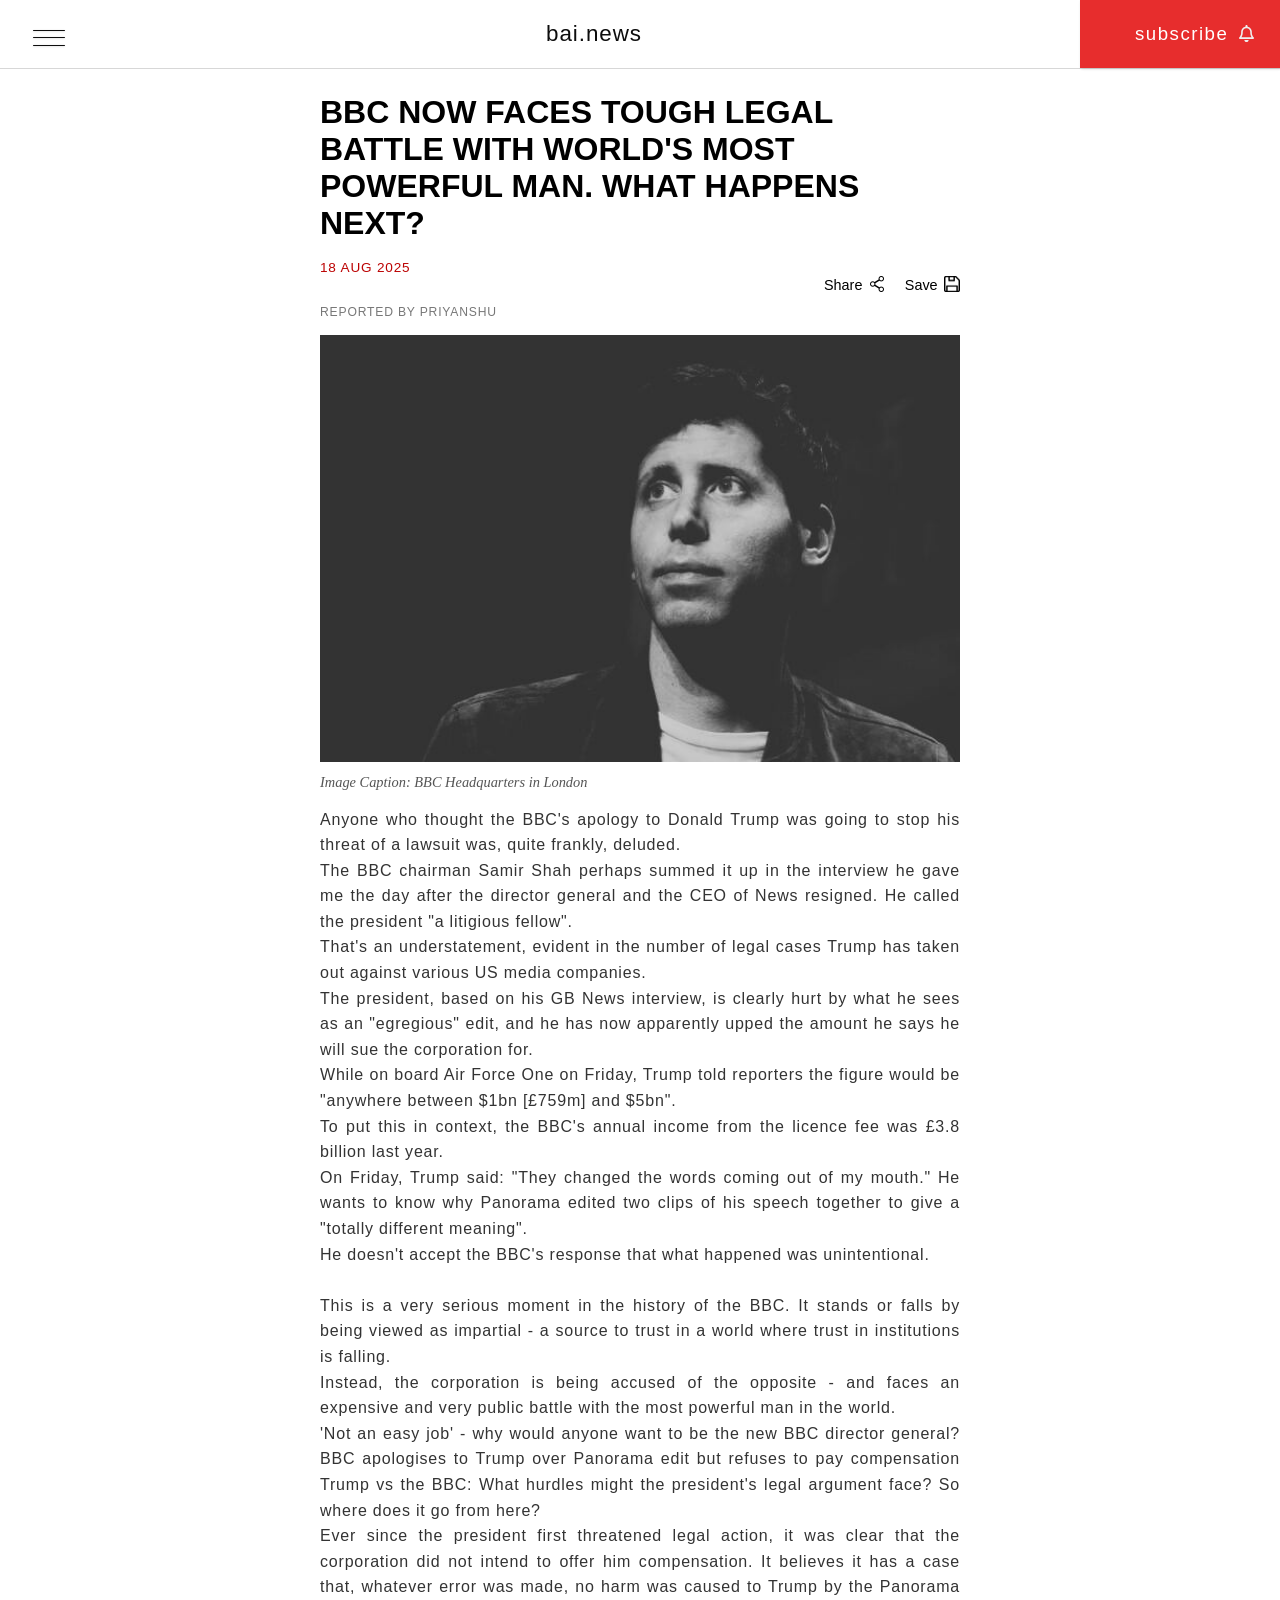
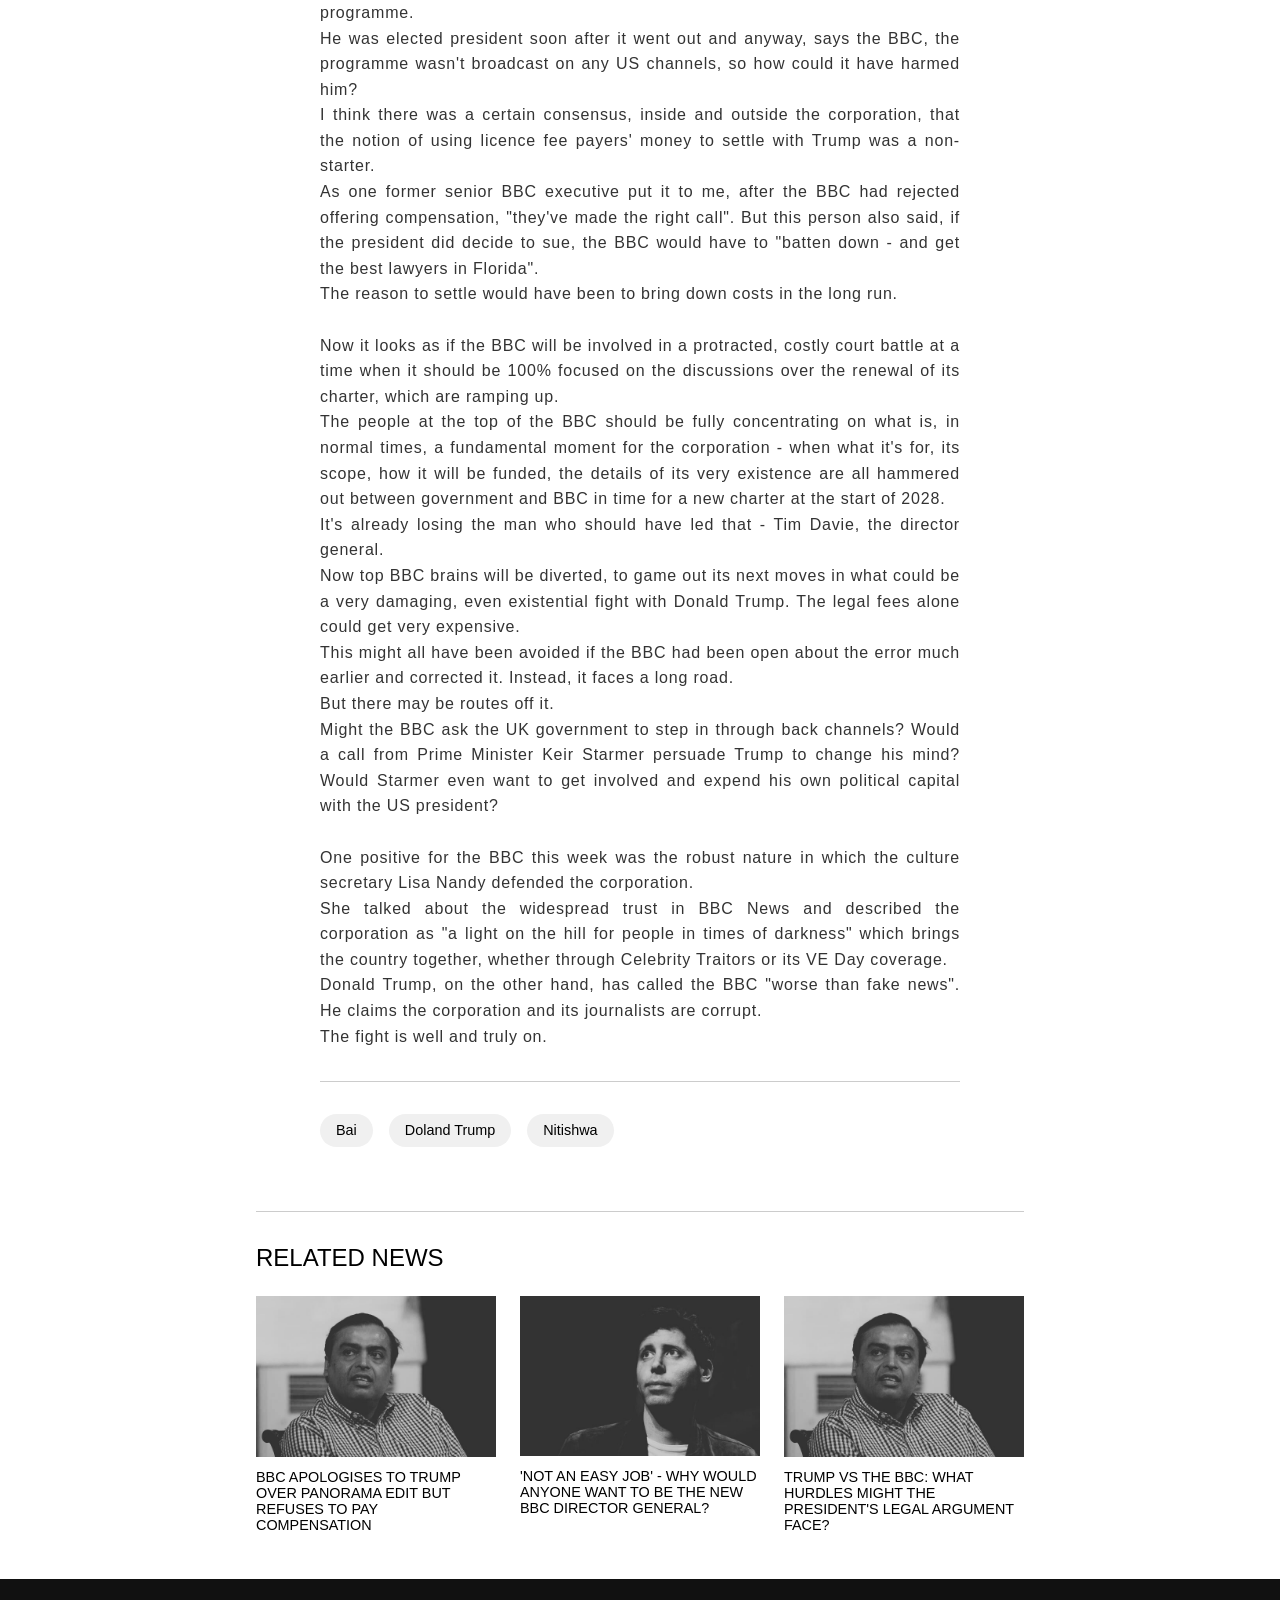
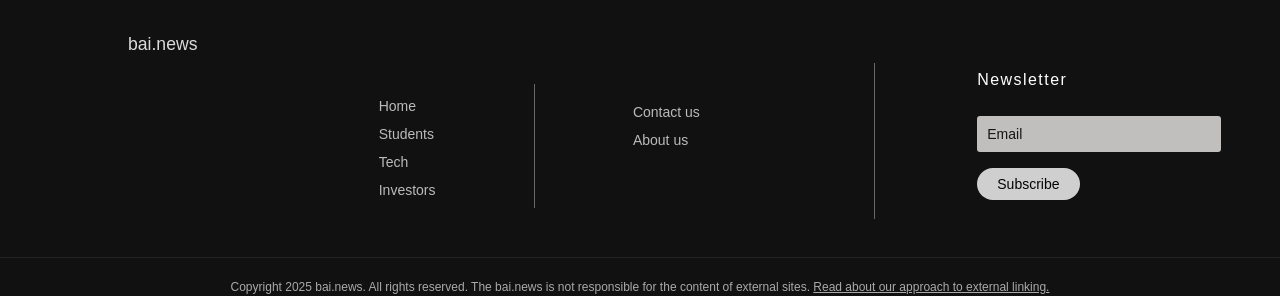
==== commit 166bcae2: "fixed multiple bugs" ====
--- a/article.html
+++ b/article.html
@@ -3,7 +3,7 @@
 <head>
     <meta charset="UTF-8">
     <meta name="viewport" content="width=device-width, initial-scale=1.0">
-    <title>BAI ARTICLES PAGES DEMO</title>
+    <title>BAI ARTICLES PAGE</title>
     <link rel="stylesheet" href="style.css">
     <link rel="stylesheet" href="article.css">
 </head>
@@ -160,7 +160,6 @@
 
         </section>
 
-        <hr class="last-hr">
 
      </section>
 
--- a/style.css
+++ b/style.css
@@ -569,10 +569,11 @@
 
 
 .Article {
-  height: max-content;
-  width: 100%;
+  height: 17em;
+  width: 110%;
   display: flex;
-  margin-bottom: 1.3rem;
+  margin-left: -3em;
+
 }
 
 .RIGHT {
@@ -584,8 +585,6 @@
   width: 370px;
   border-radius: 6%;
 }
-
-
 
 .img2 {
   height: 230px;
@@ -621,7 +620,6 @@
   height: none;
   width: 100%;
 }
-
 /* =========================article responsive=========== */
 
 @media (max-width: 992px) {
@@ -748,9 +746,13 @@
 
 .link1 {
   text-decoration: none;
-  color: rgb(223, 8, 8);
+  color: rgba(205, 69, 69, 0.645);
   font-weight: 300;
   font-family: "Roboto", sans-serif;
+}
+
+.link1:hover {
+  color: rgb(223, 20, 20);
 }
 
 
@@ -907,7 +909,7 @@
   font-size: 1.1rem;
   margin-bottom: 2rem;
   font-weight: 500;
-  margin-top: 9.3px;
+  margin-top: 1.35rem;
 }
 
 
--- a/article.css
+++ b/article.css
@@ -112,7 +112,9 @@
     margin-top: 2rem;
     margin-bottom: 1.5rem;
     text-transform: uppercase;
-    font-family: "Circular Std", Montserrat, sans-serif;
+    font-family: "Roboto", sans-serif;
+      font-weight: 350;
+
   }
 
   .related-articles {
@@ -128,10 +130,10 @@
   }
 
   .related-articles div h3 {
-    font-size: 1rem;
+    font-size: 0.9rem;
     margin-top: 0.5rem;
     text-transform: uppercase;
-    font-family: "Circular Std", Montserrat, sans-serif;
+    font-family: "Helvetica Neue", Helvetica, Arial, sans-serif;
   }
 
 /* ============Related Articles end=============== */
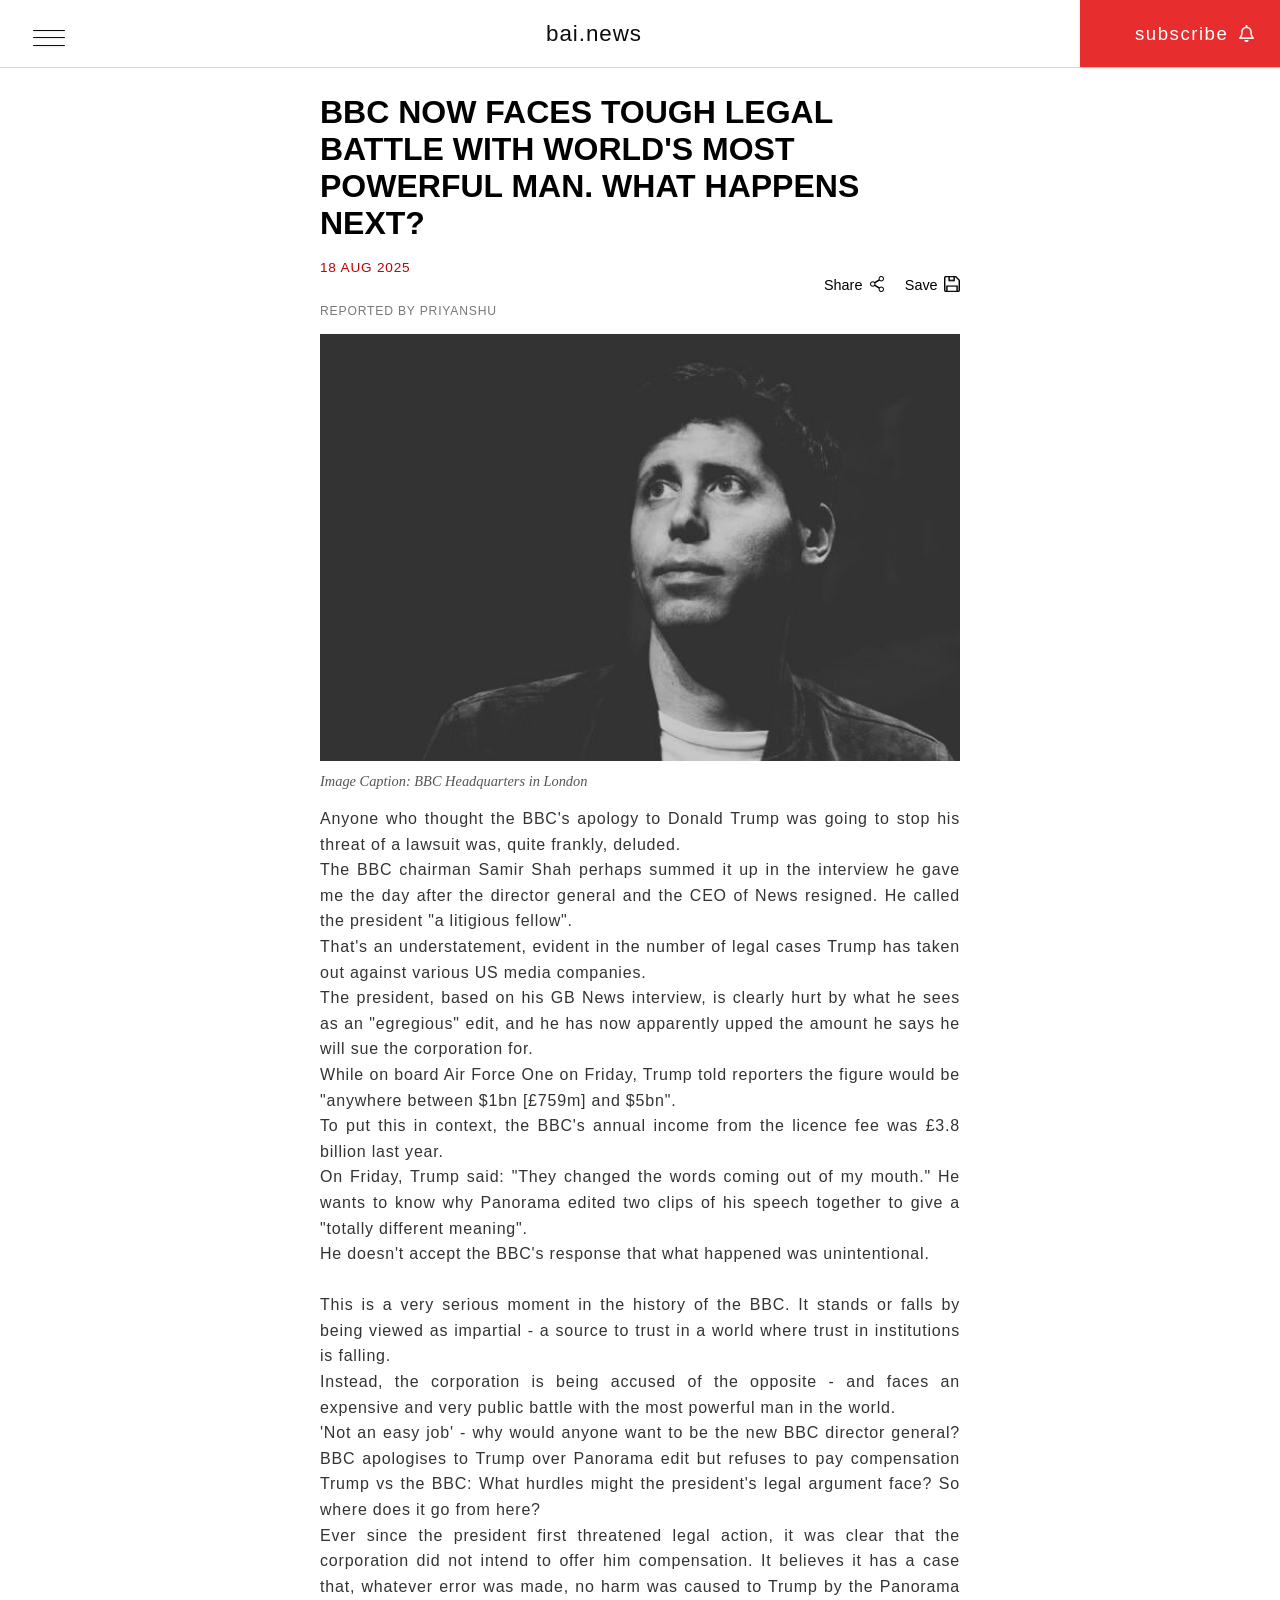
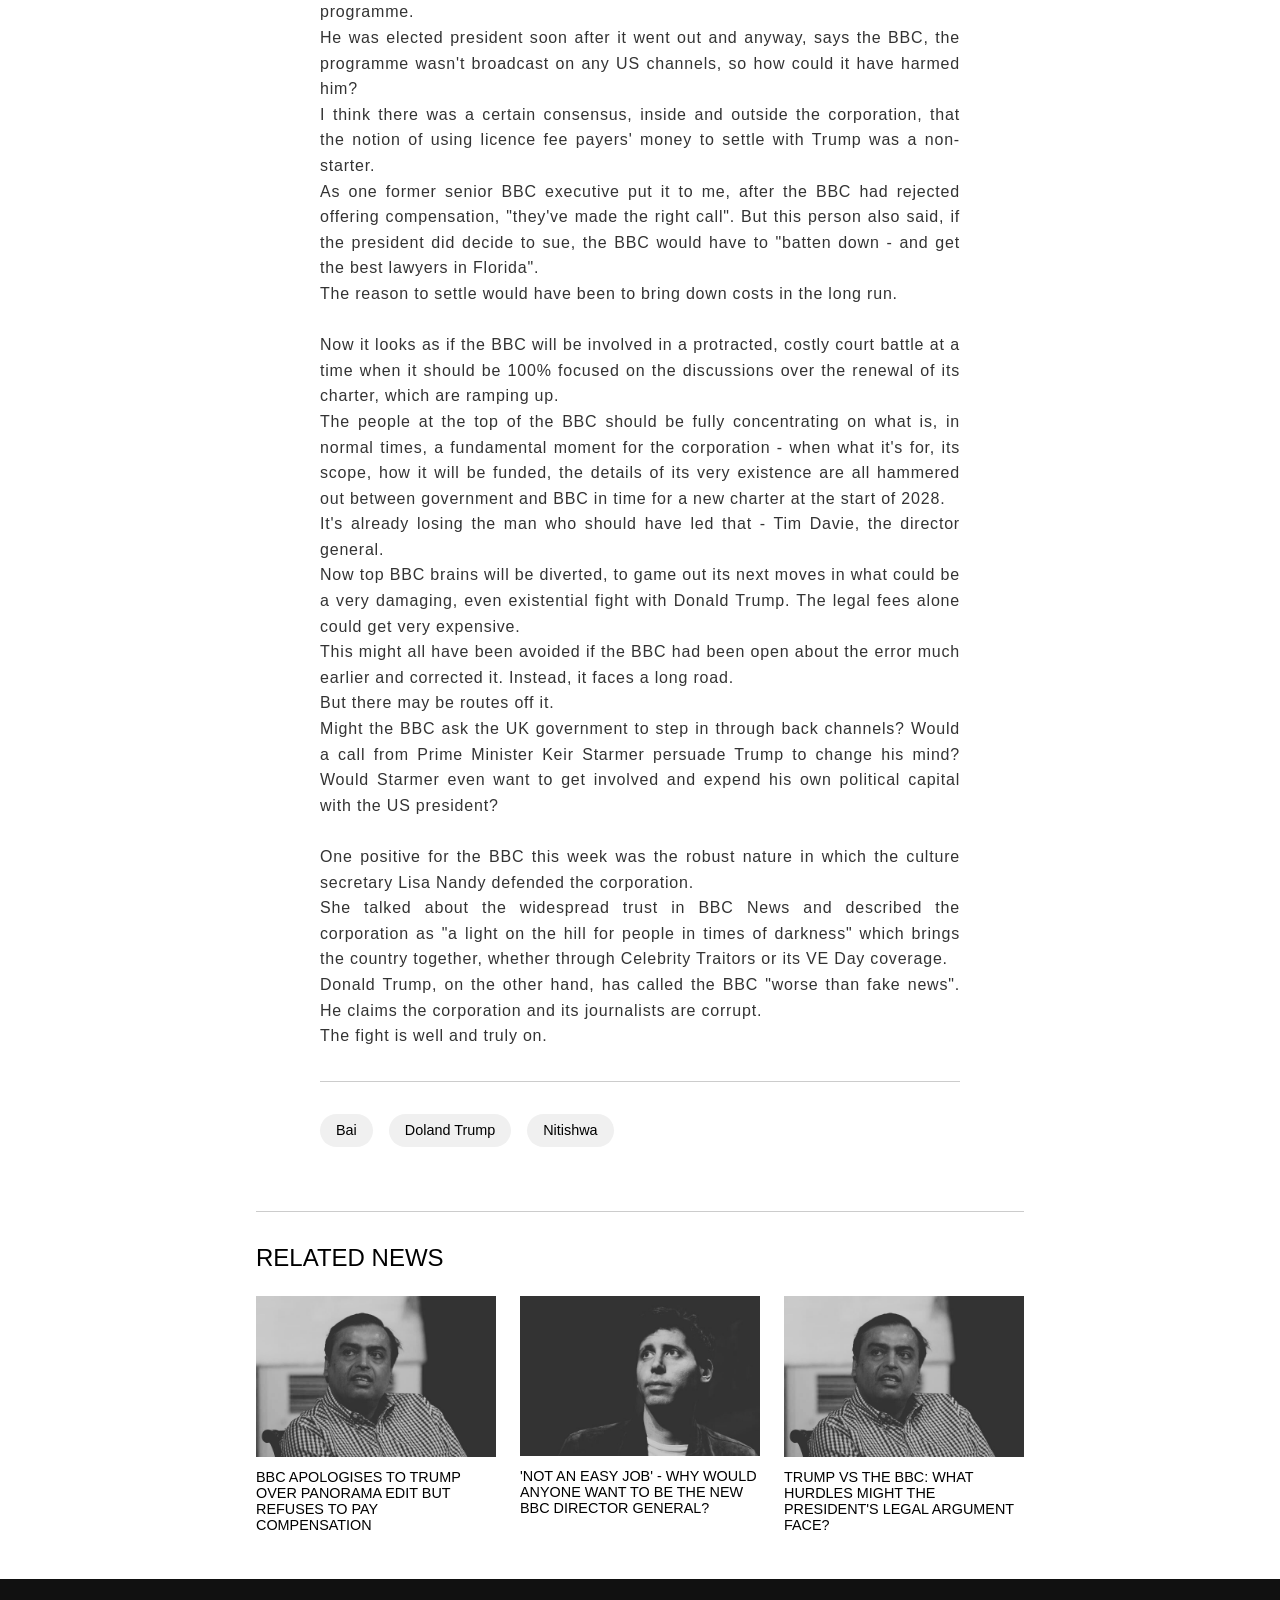
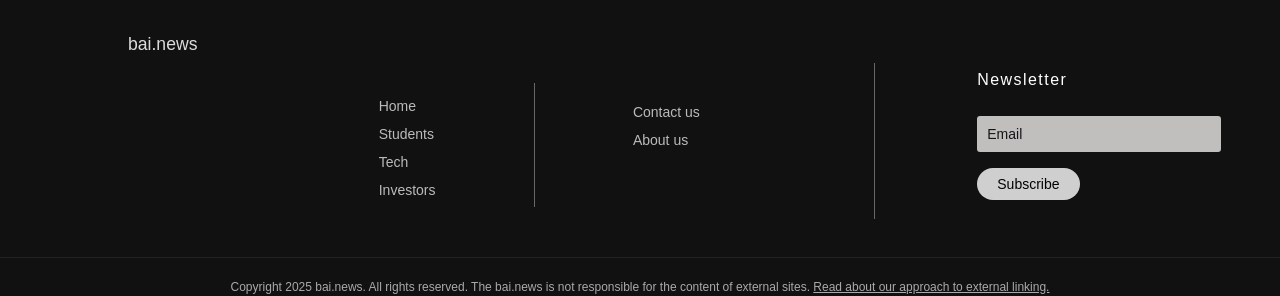
==== commit 642b477b: "changes" ====
--- a/article.html
+++ b/article.html
@@ -6,6 +6,14 @@
     <title>BAI ARTICLES PAGE</title>
     <link rel="stylesheet" href="style.css">
     <link rel="stylesheet" href="article.css">
+
+    <meta property="og:title" content="Supernova Discovered Near Earth" />
+    <meta property="og:description" content="Scientists have just announced a major discovery..." />
+    <meta property="og:image" content="https://yourwebsite.com/assets/actual-news-image.jpg" /> 
+    <meta property="og:url" content="https://yourwebsite.com/news/article-1" />
+    <meta property="og:type" content="article" />
+    
+    <meta name="twitter:card" content="summary_large_image">
 </head>
 <body>
         <!-- HEADER AND NAVIGATION BAR -->
@@ -71,19 +79,19 @@
 
     <!-- ARTICLE CONTENT -->
      <section class="main">
-        <h1>BBC NOW FACES TOUGH LEGAL BATTLE WITH WORLD'S MOST POWERFUL MAN. WHAT HAPPENS NEXT?</h1>
+        <h1 id="news-headline">BBC NOW FACES TOUGH LEGAL BATTLE WITH WORLD'S MOST POWERFUL MAN. WHAT HAPPENS NEXT?</h1>
         <br>
         <div>
             <p class="date">18 AUG 2025</p>
             <!-- share & bookmark -->
             <div class="article-actions">
-                <a href="">Share<img src="./assets/share icon.png"  class="s-icon"></a>
-                <a href="">Save<img src="./assets/save icon.png" class="s-icon"></a>
+                <a href="#">Share<img src="./assets/share icon unfilled.png"  class="s-icon s-icon1"></a>
+                <a href="#">Save<img src="./assets/save icon.png" class="s-icon s-icon2"></a>
             </div>
         </div>
         <p class="author">REPORTED BY PRIYANSHU</p>
         <figure>
-            <img src="./assets/img1.jpg" alt="Article Image"><br>
+            <img src="./assets/img1.jpg" alt="Article Image" id="news-img"><br>
             <figcaption><em>Image Caption: BBC Headquarters in London</em></figcaption>
         </figure>
         <p>
--- a/style.css
+++ b/style.css
@@ -35,7 +35,7 @@
   box-shadow: 0 0 1px 0;
   backdrop-filter: blur(20px);
   width: 100%;
-  height: 7.5vh;
+  height: 67px;
   display: flex;
   justify-content: space-between;
   align-items: center;
@@ -272,7 +272,7 @@
   border-top: 0.1px solid #6b6666;
   width: 60%;
   margin-bottom: 1rem;
-  margin-top: 3.43rem;
+  margin-top: 2.68rem;
 }
 
 
@@ -328,7 +328,7 @@
 
 .noselect {
   width: 200px;
-  height: 7.56vh;
+  height: 67px;
   cursor: pointer;
   display: flex;
   justify-content: space-between;
@@ -480,7 +480,7 @@
 /* Tablets (768px and below) */
 @media (max-width: 768px) {
   #header {
-    height: 7.5vh;
+    height: 67px;
   }
 
   .LOGO {
@@ -490,7 +490,7 @@
 
   .noselect {
     width: 160px;
-    height: 7.5vh;
+    height: 67px;
   }
 
   .noselect .text {
@@ -746,13 +746,13 @@
 
 .link1 {
   text-decoration: none;
-  color: rgba(205, 69, 69, 0.645);
+  color: rgb(79, 30, 30);
   font-weight: 300;
   font-family: "Roboto", sans-serif;
 }
 
 .link1:hover {
-  color: rgb(223, 20, 20);
+  color: rgb(223, 8, 8);;
 }
 
 
@@ -872,7 +872,6 @@
   margin-top: 3rem;
   font-family: Arial, sans-serif;
   background: #fff;
-  margin: 2rem;
   line-height: 1.6;
 }
 
--- a/article.css
+++ b/article.css
@@ -113,8 +113,7 @@
     margin-bottom: 1.5rem;
     text-transform: uppercase;
     font-family: "Roboto", sans-serif;
-      font-weight: 350;
-
+    font-weight: 350;
   }
 
   .related-articles {
@@ -136,4 +135,21 @@
     font-family: "Helvetica Neue", Helvetica, Arial, sans-serif;
   }
 
+  @media (max-width: 1210px) {
+    .more-news {
+      width: 70%;
+    }
+  }
+  @media (max-width: 993px) {
+    .more-news {
+      width: 85%;
+    }
+  }
+  @media (max-width: 768px) {
+    .more-news {
+      width: 95%;
+    }  
+  }
+
+
 /* ============Related Articles end=============== */
